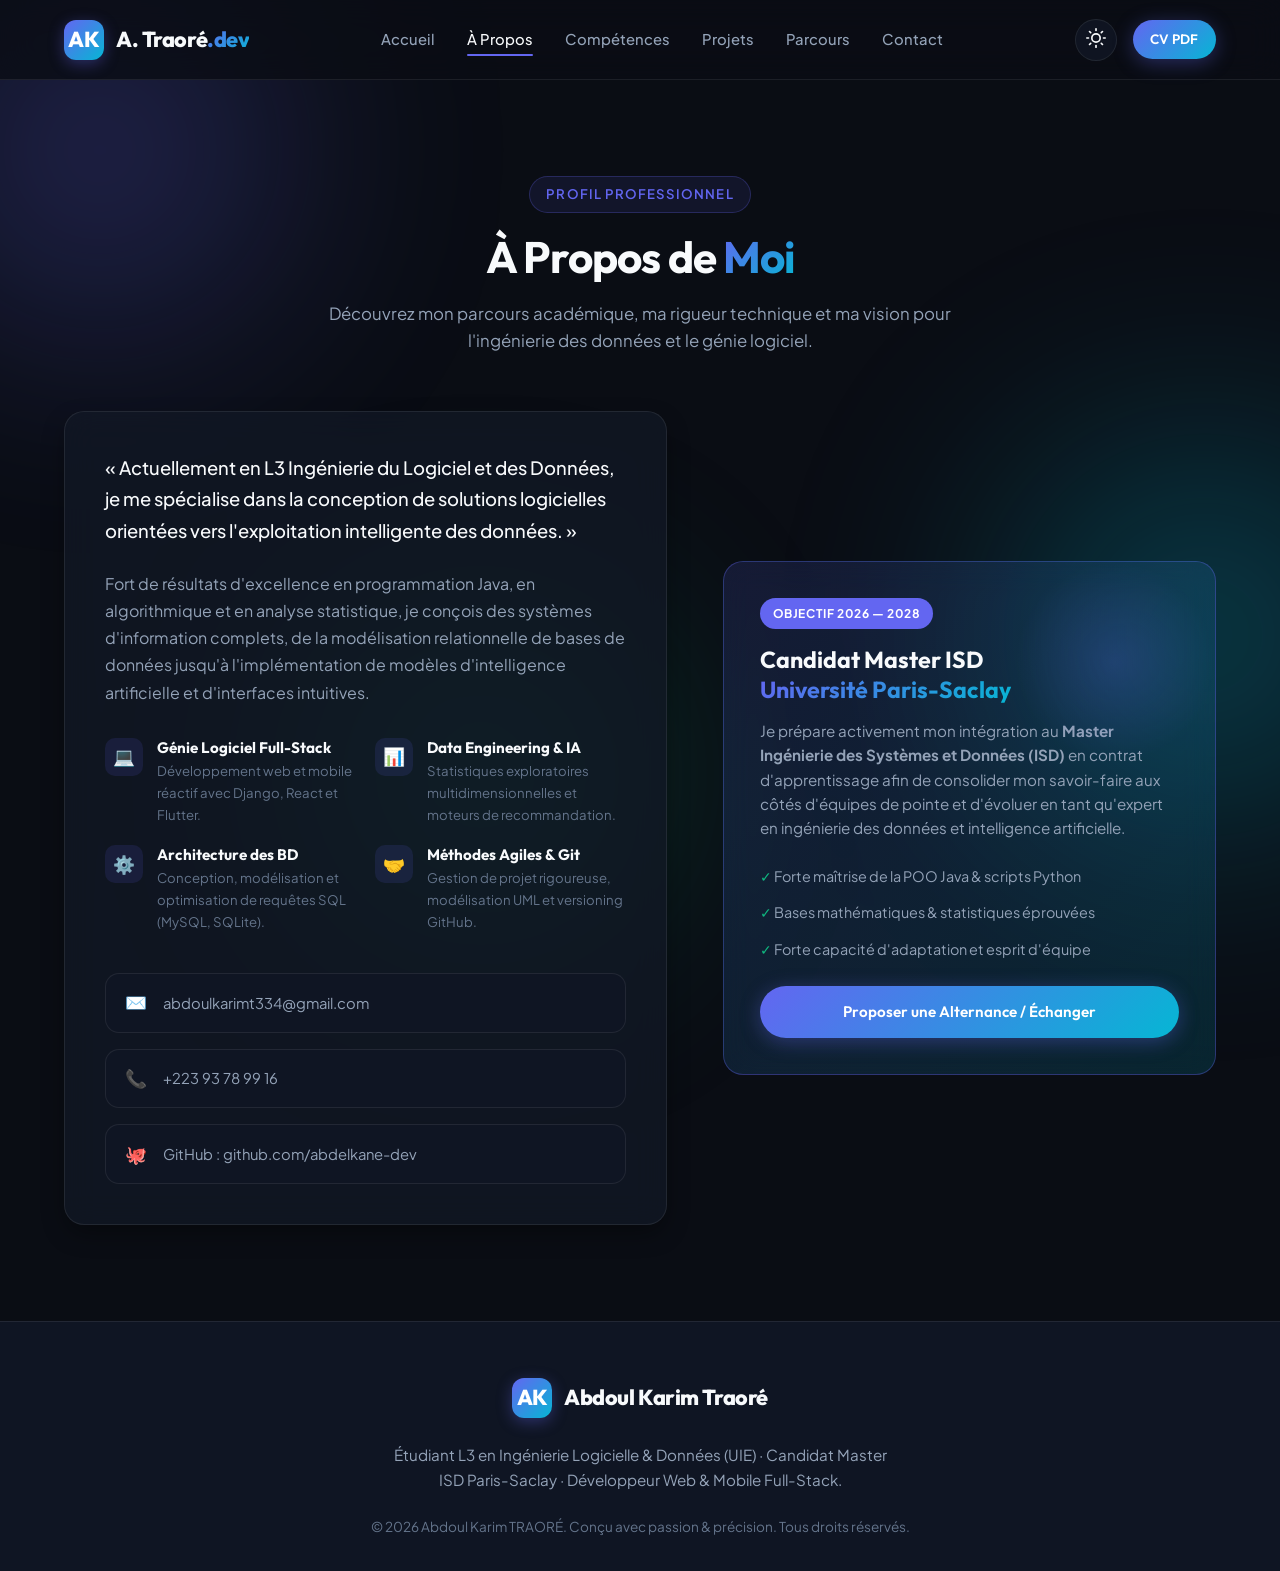
==== a-propos.html @ c346ff62 "premier version de a propos" ====
<!DOCTYPE html>
<html lang="fr" data-theme="dark">
<head>
  <meta charset="UTF-8">
  <meta name="viewport" content="width=device-width, initial-scale=1.0">
  <title>À Propos — Abdoul Karim Traoré | Portfolio</title>
  <meta name="description" content="Découvrez le parcours, les compétences et le projet professionnel d'Abdoul Karim Traoré, étudiant en ingénierie logicielle et des données.">
  <meta name="author" content="Abdoul Karim Traoré">
  <link rel="icon" type="image/svg+xml" href="data:image/svg+xml,<svg xmlns='http://www.w3.org/2000/svg' viewBox='0 0 100 100'><rect width='100' height='100' rx='25' fill='%236366f1'/><text x='50%' y='55%' dominant-baseline='middle' text-anchor='middle' font-family='sans-serif' font-weight='800' font-size='48' fill='white'>AK</text></svg>">
  <link rel="preconnect" href="https://fonts.googleapis.com">
  <link rel="preconnect" href="https://fonts.gstatic.com" crossorigin>
  <link href="https://fonts.googleapis.com/css2?family=Outfit:wght@400;500;600;700;800&family=Plus+Jakarta+Sans:wght@300;400;500;600;700&family=JetBrains+Mono:wght@400;500;600&display=swap" rel="stylesheet">
  <link rel="stylesheet" href="style.css">
</head>
<body>
  <div class="bg-glow-orb bg-orb-1" aria-hidden="true"></div>
  <div class="bg-glow-orb bg-orb-2" aria-hidden="true"></div>
  <div class="bg-glow-orb bg-orb-3" aria-hidden="true"></div>

  <header class="site-header" id="site-header">
    <div class="container">
      <a href="index.html#accueil" class="logo-brand" aria-label="Accueil Abdoul Karim Traoré">
        <div class="logo-badge">AK</div>
        <span>A. Traoré<span class="text-gradient">.dev</span></span>
      </a>

      <nav class="nav-menu" id="nav-menu" aria-label="Navigation principale">
        <a href="index.html#accueil" class="nav-link">Accueil</a>
        <a href="a-propos.html" class="nav-link active" aria-current="page">À Propos</a>
        <a href="index.html#competences" class="nav-link">Compétences</a>
        <a href="index.html#projets" class="nav-link">Projets</a>
        <a href="index.html#parcours" class="nav-link">Parcours</a>
        <a href="index.html#contact" class="nav-link">Contact</a>
      </nav>

      <div class="nav-actions">
        <button id="theme-toggle-btn" class="theme-toggle-btn" aria-label="Changer le thème">
          <span id="theme-icon">
            <svg width="20" height="20" viewBox="0 0 24 24" fill="none" stroke="currentColor" stroke-width="2"><circle cx="12" cy="12" r="5"></circle><line x1="12" y1="1" x2="12" y2="3"></line><line x1="12" y1="21" x2="12" y2="23"></line><line x1="4.22" y1="4.22" x2="5.64" y2="5.64"></line><line x1="18.36" y1="18.36" x2="19.78" y2="19.78"></line><line x1="1" y1="12" x2="3" y2="12"></line><line x1="21" y1="12" x2="23" y2="12"></line><line x1="4.22" y1="19.78" x2="5.64" y2="18.36"></line><line x1="18.36" y1="5.64" x2="19.78" y2="4.22"></line></svg>
          </span>
        </button>
        <a href="assets/cv.pdf" download="CV_Abdoul_Karim_Traore.pdf" class="btn btn-primary btn-sm">
          <span>CV PDF</span>
        </a>
        <button id="mobile-nav-toggle" class="mobile-nav-toggle" aria-label="Menu de navigation" aria-expanded="false">
          <svg width="24" height="24" viewBox="0 0 24 24" fill="none" stroke="currentColor" stroke-width="2"><line x1="3" y1="12" x2="21" y2="12"></line><line x1="3" y1="6" x2="21" y2="6"></line><line x1="3" y1="18" x2="21" y2="18"></line></svg>
        </button>
      </div>
    </div>
  </header>

  <main>
    <section class="section" id="a-propos">
      <div class="container">
        <div class="section-header">
          <div class="section-badge">Profil Professionnel</div>
          <h1 class="section-title">À Propos de <span class="text-gradient">Moi</span></h1>
          <p class="section-subtitle">
            Découvrez mon parcours académique, ma rigueur technique et ma vision pour l'ingénierie des données et le génie logiciel.
          </p>
        </div>

        <div class="about-grid">
          <div class="about-card-main">
            <p class="about-bio-lead">
              « Actuellement en L3 Ingénierie du Logiciel et des Données, je me spécialise dans la conception de solutions logicielles orientées vers l'exploitation intelligente des données. »
            </p>

            <p class="about-bio-p">
              Fort de résultats d'excellence en programmation Java, en algorithmique et en analyse statistique, je conçois des systèmes d'information complets, de la modélisation relationnelle de bases de données jusqu'à l'implémentation de modèles d'intelligence artificielle et d'interfaces intuitives.
            </p>

            <div class="about-highlights">
              <div class="highlight-item">
                <div class="highlight-icon">💻</div>
                <div class="highlight-text">
                  <h2>Génie Logiciel Full-Stack</h2>
                  <p>Développement web et mobile réactif avec Django, React et Flutter.</p>
                </div>
              </div>
              <div class="highlight-item">
                <div class="highlight-icon">📊</div>
                <div class="highlight-text">
                  <h2>Data Engineering & IA</h2>
                  <p>Statistiques exploratoires multidimensionnelles et moteurs de recommandation.</p>
                </div>
              </div>
              <div class="highlight-item">
                <div class="highlight-icon">⚙️</div>
                <div class="highlight-text">
                  <h2>Architecture des BD</h2>
                  <p>Conception, modélisation et optimisation de requêtes SQL (MySQL, SQLite).</p>
                </div>
              </div>
              <div class="highlight-item">
                <div class="highlight-icon">🤝</div>
                <div class="highlight-text">
                  <h2>Méthodes Agiles & Git</h2>
                  <p>Gestion de projet rigoureuse, modélisation UML et versioning GitHub.</p>
                </div>
              </div>
            </div>

            <div class="contact-quick-list">
              <a href="mailto:abdoulkarimt334@gmail.com" class="contact-quick-item">
                <span class="contact-quick-icon">✉️</span>
                <span>abdoulkarimt334@gmail.com</span>
              </a>
              <a href="tel:+22393789916" class="contact-quick-item">
                <span class="contact-quick-icon">📞</span>
                <span>+223 93 78 99 16</span>
              </a>
              <a href="https://github.com/abdelkane-dev" target="_blank" rel="noopener noreferrer" class="contact-quick-item">
                <span class="contact-quick-icon">🐙</span>
                <span>GitHub : github.com/abdelkane-dev</span>
              </a>
            </div>
          </div>

          <aside class="about-callout-col">
            <div class="banner-callout">
              <span class="callout-badge">Objectif 2026 — 2028</span>
              <h2>Candidat Master ISD<br><span class="text-gradient">Université Paris-Saclay</span></h2>
              <p>
                Je prépare activement mon intégration au <strong>Master Ingénierie des Systèmes et Données (ISD)</strong> en contrat d'apprentissage afin de consolider mon savoir-faire aux côtés d'équipes de pointe et d'évoluer en tant qu'expert en ingénierie des données et intelligence artificielle.
              </p>
              <ul style="display: flex; flex-direction: column; gap: 0.8rem; margin-bottom: 1.5rem; font-size: 0.9rem; color: var(--text-secondary);">
                <li><span style="color: var(--accent-tertiary);">✓</span> Forte maîtrise de la POO Java & scripts Python</li>
                <li><span style="color: var(--accent-tertiary);">✓</span> Bases mathématiques & statistiques éprouvées</li>
                <li><span style="color: var(--accent-tertiary);">✓</span> Forte capacité d'adaptation et esprit d'équipe</li>
              </ul>
              <a href="index.html#contact" class="btn btn-primary" style="width: 100%;">
                <span>Proposer une Alternance / Échanger</span>
              </a>
            </div>
          </aside>
        </div>
      </div>
    </section>
  </main>

  <footer class="site-footer">
    <div class="container footer-content">
      <a href="index.html#accueil" class="logo-brand" aria-label="Retour à l'accueil">
        <div class="logo-badge">AK</div>
        <span>Abdoul Karim Traoré</span>
      </a>
      <p style="color: var(--text-secondary); max-width: 500px; font-size: 0.95rem;">
        Étudiant L3 en Ingénierie Logicielle & Données (UIE) · Candidat Master ISD Paris-Saclay · Développeur Web & Mobile Full-Stack.
      </p>
      <div class="footer-copyright">
        © 2026 Abdoul Karim TRAORÉ. Conçu avec passion & précision. Tous droits réservés.
      </div>
    </div>
  </footer>

  <script src="script.js"></script>
</body>
</html>
---- style.css ----
/* ==========================================================================
   PORTFOLIO - ABDOUL KARIM TRAORÉ
   Ingénierie Logicielle & Données | Candidat Master ISD Paris-Saclay
   Styles & Design System Modern Glassmorphism
   ========================================================================== */

@import url('https://fonts.googleapis.com/css2?family=Outfit:wght@400;500;600;700;800&family=Plus+Jakarta+Sans:wght@300;400;500;600;700&family=JetBrains+Mono:wght@400;500;600&display=swap');

/* --- Variables & Thème --- */
:root {
  /* Mode Sombre (Par défaut) */
  --bg-primary: #0a0d14;
  --bg-secondary: #0f1523;
  --bg-card: rgba(18, 24, 38, 0.75);
  --bg-card-hover: rgba(26, 35, 54, 0.9);
  --bg-card-border: rgba(255, 255, 255, 0.08);
  --bg-card-border-hover: rgba(99, 102, 241, 0.4);

  --text-primary: #f8fafc;
  --text-secondary: #94a3b8;
  --text-muted: #64748b;

  --accent-primary: #6366f1;       /* Indigo vibrant */
  --accent-secondary: #06b6d4;     /* Cyan électrique */
  --accent-tertiary: #10b981;      /* Émeraude */
  --accent-warm: #f59e0b;          /* Ambre */
  
  --gradient-primary: linear-gradient(135deg, #6366f1 0%, #06b6d4 100%);
  --gradient-accent: linear-gradient(135deg, #06b6d4 0%, #10b981 100%);
  --gradient-glow: radial-gradient(circle at 50% 50%, rgba(99, 102, 241, 0.15) 0%, transparent 70%);
  --gradient-card: linear-gradient(145deg, rgba(255,255,255,0.04) 0%, rgba(255,255,255,0.01) 100%);

  --shadow-sm: 0 4px 6px -1px rgba(0, 0, 0, 0.3);
  --shadow-md: 0 10px 25px -3px rgba(0, 0, 0, 0.4);
  --shadow-lg: 0 20px 40px -5px rgba(0, 0, 0, 0.6);
  --shadow-glow: 0 0 35px -5px rgba(99, 102, 241, 0.3);

  --radius-sm: 8px;
  --radius-md: 14px;
  --radius-lg: 20px;
  --radius-full: 9999px;

  --font-heading: 'Outfit', sans-serif;
  --font-body: 'Plus Jakarta Sans', sans-serif;
  --font-mono: 'JetBrains Mono', monospace;

  --nav-height: 80px;
  --transition-fast: 0.2s cubic-bezier(0.16, 1, 0.3, 1);
  --transition-normal: 0.3s cubic-bezier(0.16, 1, 0.3, 1);
  --transition-slow: 0.6s cubic-bezier(0.16, 1, 0.3, 1);
}

/* Mode Clair */
[data-theme="light"] {
  --bg-primary: #f8fafc;
  --bg-secondary: #eef2f6;
  --bg-card: rgba(255, 255, 255, 0.85);
  --bg-card-hover: rgba(255, 255, 255, 0.98);
  --bg-card-border: rgba(0, 0, 0, 0.08);
  --bg-card-border-hover: rgba(99, 102, 241, 0.5);

  --text-primary: #0f172a;
  --text-secondary: #475569;
  --text-muted: #64748b;

  --shadow-sm: 0 2px 4px rgba(0, 0, 0, 0.05);
  --shadow-md: 0 8px 20px rgba(0, 0, 0, 0.08);
  --shadow-lg: 0 15px 35px rgba(0, 0, 0, 0.12);
  --shadow-glow: 0 0 25px rgba(99, 102, 241, 0.2);

  --gradient-glow: radial-gradient(circle at 50% 50%, rgba(99, 102, 241, 0.08) 0%, transparent 70%);
  --gradient-card: linear-gradient(145deg, rgba(255,255,255,0.9) 0%, rgba(240,244,248,0.7) 100%);
}

/* --- Base & Reset --- */
*, *::before, *::after {
  box-sizing: border-box;
  margin: 0;
  padding: 0;
}

html {
  scroll-behavior: smooth;
  font-size: 16px;
}

body {
  font-family: var(--font-body);
  background-color: var(--bg-primary);
  color: var(--text-primary);
  line-height: 1.65;
  overflow-x: hidden;
  position: relative;
  transition: background-color var(--transition-normal), color var(--transition-normal);
  -webkit-font-smoothing: antialiased;
}

/* Background Atmosphere Elements */
.bg-glow-orb {
  position: fixed;
  border-radius: 50%;
  filter: blur(120px);
  pointer-events: none;
  z-index: 0;
  opacity: 0.45;
  transition: opacity var(--transition-normal);
}

.bg-orb-1 {
  width: 500px;
  height: 500px;
  background: radial-gradient(circle, #6366f1 0%, transparent 70%);
  top: -100px;
  left: -150px;
}

.bg-orb-2 {
  width: 550px;
  height: 550px;
  background: radial-gradient(circle, #06b6d4 0%, transparent 70%);
  top: 40%;
  right: -200px;
}

.bg-orb-3 {
  width: 450px;
  height: 450px;
  background: radial-gradient(circle, #10b981 0%, transparent 70%);
  bottom: -100px;
  left: 20%;
}

.container {
  width: 100%;
  max-width: 1200px;
  margin: 0 auto;
  padding: 0 1.5rem;
  position: relative;
  z-index: 1;
}

a {
  color: inherit;
  text-decoration: none;
  transition: all var(--transition-fast);
}

ul {
  list-style: none;
}

img {
  max-width: 100%;
  height: auto;
  display: block;
}

/* --- Typographie --- */
h1, h2, h3, h4, h5, h6 {
  font-family: var(--font-heading);
  font-weight: 700;
  color: var(--text-primary);
  line-height: 1.25;
}

.text-gradient {
  background: var(--gradient-primary);
  -webkit-background-clip: text;
  -webkit-text-fill-color: transparent;
  display: inline-block;
}

.text-gradient-cyan {
  background: var(--gradient-accent);
  -webkit-background-clip: text;
  -webkit-text-fill-color: transparent;
  display: inline-block;
}

.section-badge {
  display: inline-flex;
  align-items: center;
  gap: 0.5rem;
  padding: 0.4rem 1rem;
  background: rgba(99, 102, 241, 0.1);
  border: 1px solid rgba(99, 102, 241, 0.25);
  border-radius: var(--radius-full);
  color: var(--accent-primary);
  font-size: 0.825rem;
  font-weight: 600;
  text-transform: uppercase;
  letter-spacing: 0.08em;
  margin-bottom: 1rem;
}

[data-theme="light"] .section-badge {
  background: rgba(99, 102, 241, 0.08);
  border-color: rgba(99, 102, 241, 0.3);
}

.section-title {
  font-size: clamp(2rem, 3.5vw, 2.75rem);
  margin-bottom: 1rem;
  letter-spacing: -0.02em;
}

.section-subtitle {
  color: var(--text-secondary);
  font-size: 1.05rem;
  max-width: 680px;
  margin: 0 auto 3.5rem auto;
}

.section-header {
  text-align: center;
  margin-bottom: 3.5rem;
}

/* --- Boutons --- */
.btn {
  display: inline-flex;
  align-items: center;
  justify-content: center;
  gap: 0.6rem;
  padding: 0.85rem 1.75rem;
  border-radius: var(--radius-full);
  font-family: var(--font-heading);
  font-weight: 600;
  font-size: 0.95rem;
  cursor: pointer;
  transition: all var(--transition-fast);
  border: none;
  outline: none;
  text-align: center;
}

.btn-primary {
  background: var(--gradient-primary);
  color: #ffffff;
  box-shadow: 0 4px 20px rgba(99, 102, 241, 0.35);
}

.btn-primary:hover {
  transform: translateY(-2px);
  box-shadow: 0 8px 30px rgba(99, 102, 241, 0.5);
}

.btn-secondary {
  background: var(--bg-card);
  color: var(--text-primary);
  border: 1px solid var(--bg-card-border);
  backdrop-filter: blur(10px);
}

.btn-secondary:hover {
  background: var(--bg-card-hover);
  border-color: var(--accent-primary);
  transform: translateY(-2px);
  color: var(--accent-primary);
}

.btn-outline {
  background: transparent;
  color: var(--text-primary);
  border: 1px solid var(--bg-card-border);
}

.btn-outline:hover {
  border-color: var(--accent-secondary);
  color: var(--accent-secondary);
  background: rgba(6, 182, 212, 0.08);
  transform: translateY(-2px);
}

.btn-sm {
  padding: 0.5rem 1.1rem;
  font-size: 0.85rem;
}

/* --- Navigation Header --- */
.site-header {
  position: sticky;
  top: 0;
  left: 0;
  width: 100%;
  height: var(--nav-height);
  z-index: 100;
  background: rgba(10, 13, 20, 0.8);
  backdrop-filter: blur(16px);
  -webkit-backdrop-filter: blur(16px);
  border-bottom: 1px solid var(--bg-card-border);
  transition: all var(--transition-normal);
}

[data-theme="light"] .site-header {
  background: rgba(248, 250, 252, 0.85);
}

.site-header .container {
  height: 100%;
  display: flex;
  align-items: center;
  justify-content: space-between;
}

.logo-brand {
  display: flex;
  align-items: center;
  gap: 0.75rem;
  font-family: var(--font-heading);
  font-weight: 800;
  font-size: 1.35rem;
  letter-spacing: -0.02em;
}

.logo-badge {
  width: 40px;
  height: 40px;
  background: var(--gradient-primary);
  border-radius: 12px;
  display: flex;
  align-items: center;
  justify-content: center;
  color: #fff;
  font-weight: 800;
  box-shadow: 0 4px 15px rgba(99, 102, 241, 0.35);
}

.nav-menu {
  display: flex;
  align-items: center;
  gap: 2rem;
}

.nav-link {
  font-size: 0.925rem;
  font-weight: 500;
  color: var(--text-secondary);
  position: relative;
  padding: 0.25rem 0;
}

.nav-link::after {
  content: '';
  position: absolute;
  bottom: 0;
  left: 0;
  width: 0%;
  height: 2px;
  background: var(--accent-primary);
  transition: width var(--transition-fast);
  border-radius: 2px;
}

.nav-link:hover,
.nav-link.active {
  color: var(--text-primary);
}

.nav-link:hover::after,
.nav-link.active::after {
  width: 100%;
}

.nav-actions {
  display: flex;
  align-items: center;
  gap: 1rem;
}

.theme-toggle-btn {
  background: var(--bg-card);
  border: 1px solid var(--bg-card-border);
  color: var(--text-primary);
  width: 42px;
  height: 42px;
  border-radius: 50%;
  display: flex;
  align-items: center;
  justify-content: center;
  cursor: pointer;
  transition: all var(--transition-fast);
}

.theme-toggle-btn:hover {
  transform: rotate(20deg) scale(1.08);
  border-color: var(--accent-primary);
}

.mobile-nav-toggle {
  display: none;
  background: none;
  border: none;
  color: var(--text-primary);
  font-size: 1.5rem;
  cursor: pointer;
}

/* --- Hero Section --- */
.hero-section {
  padding: 5rem 0 6rem 0;
  min-height: calc(100vh - var(--nav-height));
  display: flex;
  align-items: center;
  position: relative;
}

.hero-grid {
  display: grid;
  grid-template-columns: 1.2fr 0.8fr;
  align-items: center;
  gap: 4rem;
}

.hero-status-pill {
  display: inline-flex;
  align-items: center;
  gap: 0.6rem;
  padding: 0.45rem 1.1rem;
  background: rgba(16, 185, 129, 0.12);
  border: 1px solid rgba(16, 185, 129, 0.35);
  border-radius: var(--radius-full);
  color: var(--accent-tertiary);
  font-size: 0.85rem;
  font-weight: 600;
  margin-bottom: 1.5rem;
}

.status-dot {
  width: 8px;
  height: 8px;
  border-radius: 50%;
  background-color: var(--accent-tertiary);
  box-shadow: 0 0 10px var(--accent-tertiary);
  animation: pulseDot 2s infinite ease-in-out;
}

@keyframes pulseDot {
  0%, 100% { opacity: 1; transform: scale(1); }
  50% { opacity: 0.4; transform: scale(1.3); }
}

.hero-title {
  font-size: clamp(2.5rem, 5vw, 3.8rem);
  font-weight: 800;
  line-height: 1.15;
  margin-bottom: 1.25rem;
  letter-spacing: -0.03em;
}

.hero-subtitle {
  font-family: var(--font-heading);
  font-size: clamp(1.15rem, 2vw, 1.35rem);
  color: var(--accent-secondary);
  font-weight: 600;
  margin-bottom: 1.5rem;
}

.hero-description {
  font-size: 1.05rem;
  color: var(--text-secondary);
  margin-bottom: 2.5rem;
  line-height: 1.7;
  max-width: 620px;
}

.hero-cta-group {
  display: flex;
  flex-wrap: wrap;
  gap: 1rem;
  margin-bottom: 3rem;
}

.hero-meta-stats {
  display: grid;
  grid-template-columns: repeat(3, 1fr);
  gap: 1.5rem;
  padding-top: 2rem;
  border-top: 1px solid var(--bg-card-border);
}

.stat-item h3 {
  font-size: 1.75rem;
  font-weight: 800;
  color: var(--text-primary);
  margin-bottom: 0.2rem;
}

.stat-item p {
  font-size: 0.825rem;
  color: var(--text-muted);
  font-weight: 500;
  line-height: 1.3;
}

/* Hero Visual / Avatar Card */
.hero-visual-card {
  position: relative;
  display: flex;
  justify-content: center;
}

.profile-card-wrapper {
  position: relative;
  width: 100%;
  max-width: 380px;
  background: var(--bg-card);
  border: 1px solid var(--bg-card-border);
  border-radius: var(--radius-lg);
  padding: 1.5rem;
  backdrop-filter: blur(20px);
  box-shadow: var(--shadow-lg), var(--shadow-glow);
  transition: transform var(--transition-normal);
}

.profile-card-wrapper:hover {
  transform: translateY(-6px);
  border-color: var(--accent-primary);
}

.profile-img-container {
  width: 100%;
  aspect-ratio: 1 / 1.15;
  border-radius: calc(var(--radius-lg) - 6px);
  overflow: hidden;
  position: relative;
  margin-bottom: 1.25rem;
  background: #111827;
}

.profile-img {
  width: 100%;
  height: 100%;
  object-fit: cover;
  object-position: center top;
  transition: transform var(--transition-slow);
}

.profile-card-wrapper:hover .profile-img {
  transform: scale(1.05);
}

.profile-img-overlay {
  position: absolute;
  inset: 0;
  background: linear-gradient(180deg, transparent 60%, rgba(10, 13, 20, 0.85) 100%);
  pointer-events: none;
}

.profile-badge-overlay {
  position: absolute;
  bottom: 1rem;
  left: 1rem;
  right: 1rem;
  display: flex;
  justify-content: space-between;
  align-items: center;
}

.floating-tag {
  background: rgba(15, 23, 42, 0.85);
  backdrop-filter: blur(8px);
  border: 1px solid rgba(255, 255, 255, 0.15);
  padding: 0.35rem 0.75rem;
  border-radius: var(--radius-full);
  font-size: 0.75rem;
  font-weight: 600;
  color: #fff;
}

.profile-details {
  text-align: center;
}

.profile-name {
  font-size: 1.25rem;
  margin-bottom: 0.25rem;
}

.profile-role {
  font-size: 0.85rem;
  color: var(--accent-secondary);
  font-weight: 500;
  margin-bottom: 1rem;
}

.tech-pills-row {
  display: flex;
  flex-wrap: wrap;
  gap: 0.4rem;
  justify-content: center;
}

.mini-pill {
  font-family: var(--font-mono);
  font-size: 0.725rem;
  padding: 0.25rem 0.6rem;
  background: rgba(255, 255, 255, 0.05);
  border: 1px solid var(--bg-card-border);
  border-radius: var(--radius-sm);
  color: var(--text-secondary);
}

[data-theme="light"] .mini-pill {
  background: rgba(0, 0, 0, 0.04);
}

/* Floating Tech Badges */
.floating-badge {
  position: absolute;
  padding: 0.6rem 1rem;
  background: var(--bg-card);
  border: 1px solid var(--bg-card-border);
  border-radius: var(--radius-md);
  backdrop-filter: blur(15px);
  box-shadow: var(--shadow-md);
  display: flex;
  align-items: center;
  gap: 0.6rem;
  font-size: 0.85rem;
  font-weight: 600;
  z-index: 2;
  animation: floatAnim 6s ease-in-out infinite;
}

.badge-top-right {
  top: -15px;
  right: -20px;
  animation-delay: 0s;
}

.badge-bottom-left {
  bottom: 25px;
  left: -25px;
  animation-delay: 3s;
}

@keyframes floatAnim {
  0%, 100% { transform: translateY(0); }
  50% { transform: translateY(-10px); }
}

/* --- Section À Propos (About) --- */
.section {
  padding: 6rem 0;
  position: relative;
}

.about-grid {
  display: grid;
  grid-template-columns: 1.1fr 0.9fr;
  gap: 3.5rem;
  align-items: center;
}

.about-card-main {
  background: var(--bg-card);
  border: 1px solid var(--bg-card-border);
  border-radius: var(--radius-lg);
  padding: 2.5rem;
  backdrop-filter: blur(16px);
  box-shadow: var(--shadow-md);
}

.about-bio-lead {
  font-size: 1.15rem;
  color: var(--text-primary);
  font-weight: 500;
  line-height: 1.7;
  margin-bottom: 1.5rem;
}

.about-bio-p {
  color: var(--text-secondary);
  margin-bottom: 2rem;
  line-height: 1.7;
}

.about-highlights {
  display: grid;
  grid-template-columns: 1fr 1fr;
  gap: 1.25rem;
  margin-bottom: 2.5rem;
}

.highlight-item {
  display: flex;
  align-items: flex-start;
  gap: 0.85rem;
}

.highlight-icon {
  width: 38px;
  height: 38px;
  border-radius: 10px;
  background: rgba(99, 102, 241, 0.12);
  color: var(--accent-primary);
  display: flex;
  align-items: center;
  justify-content: center;
  flex-shrink: 0;
  font-size: 1.1rem;
}

.highlight-text h2,
.highlight-text h4 {
  font-size: 0.95rem;
  margin-bottom: 0.2rem;
}

.highlight-text p {
  font-size: 0.825rem;
  color: var(--text-muted);
}

.contact-quick-list {
  display: flex;
  flex-direction: column;
  gap: 1rem;
}

.contact-quick-item {
  display: flex;
  align-items: center;
  gap: 1rem;
  padding: 0.9rem 1.2rem;
  background: var(--bg-secondary);
  border-radius: var(--radius-md);
  border: 1px solid var(--bg-card-border);
  color: var(--text-secondary);
  font-size: 0.925rem;
  transition: all var(--transition-fast);
}

.contact-quick-item:hover {
  border-color: var(--accent-primary);
  color: var(--text-primary);
  transform: translateX(4px);
}

.contact-quick-icon {
  color: var(--accent-secondary);
  font-size: 1.1rem;
}

/* Paris-Saclay Callout Box */
.banner-callout {
  background: linear-gradient(135deg, rgba(99, 102, 241, 0.15) 0%, rgba(6, 182, 212, 0.15) 100%);
  border: 1px solid rgba(99, 102, 241, 0.35);
  border-radius: var(--radius-lg);
  padding: 2.25rem;
  position: relative;
  overflow: hidden;
  backdrop-filter: blur(15px);
}

.banner-callout::before {
  content: '';
  position: absolute;
  top: 0;
  right: 0;
  width: 200px;
  height: 200px;
  background: radial-gradient(circle, rgba(99, 102, 241, 0.2) 0%, transparent 70%);
  border-radius: 50%;
  pointer-events: none;
}

.callout-badge {
  display: inline-block;
  background: var(--accent-primary);
  color: #fff;
  font-size: 0.75rem;
  font-weight: 700;
  text-transform: uppercase;
  letter-spacing: 0.05em;
  padding: 0.35rem 0.8rem;
  border-radius: var(--radius-full);
  margin-bottom: 1rem;
}

.banner-callout h2,
.banner-callout h3 {
  font-size: 1.45rem;
  margin-bottom: 0.85rem;
  line-height: 1.3;
}

.banner-callout p {
  color: var(--text-secondary);
  font-size: 0.95rem;
  line-height: 1.6;
  margin-bottom: 1.5rem;
}

/* --- Section Compétences (Skills) --- */
.skills-grid {
  display: grid;
  grid-template-columns: repeat(auto-fit, minmax(280px, 1fr));
  gap: 1.75rem;
}

.skill-domain-card {
  background: var(--bg-card);
  border: 1px solid var(--bg-card-border);
  border-radius: var(--radius-lg);
  padding: 2rem;
  backdrop-filter: blur(16px);
  transition: all var(--transition-normal);
  display: flex;
  flex-direction: column;
}

.skill-domain-card:hover {
  transform: translateY(-5px);
  border-color: var(--bg-card-border-hover);
  box-shadow: var(--shadow-md);
}

.domain-header {
  display: flex;
  align-items: center;
  gap: 1rem;
  margin-bottom: 1.5rem;
  padding-bottom: 1rem;
  border-bottom: 1px solid var(--bg-card-border);
}

.domain-icon {
  width: 44px;
  height: 44px;
  border-radius: 12px;
  display: flex;
  align-items: center;
  justify-content: center;
  font-size: 1.25rem;
}

.icon-purple {
  background: rgba(99, 102, 241, 0.15);
  color: #818cf8;
}

.icon-cyan {
  background: rgba(6, 182, 212, 0.15);
  color: #22d3ee;
}

.icon-green {
  background: rgba(16, 185, 129, 0.15);
  color: #34d399;
}

.icon-amber {
  background: rgba(245, 158, 11, 0.15);
  color: #fbbf24;
}

.domain-header h3 {
  font-size: 1.15rem;
  font-weight: 700;
}

.skill-tags-cloud {
  display: flex;
  flex-wrap: wrap;
  gap: 0.6rem;
  margin-bottom: 1.5rem;
}

.skill-tag {
  display: inline-flex;
  align-items: center;
  gap: 0.45rem;
  padding: 0.45rem 0.85rem;
  background: var(--bg-secondary);
  border: 1px solid var(--bg-card-border);
  border-radius: var(--radius-sm);
  font-size: 0.85rem;
  font-weight: 500;
  color: var(--text-primary);
  transition: all var(--transition-fast);
}

.skill-tag:hover {
  border-color: var(--accent-primary);
  background: rgba(99, 102, 241, 0.1);
  transform: translateY(-2px);
}

.skill-level-bars {
  margin-top: auto;
  display: flex;
  flex-direction: column;
  gap: 0.9rem;
}

.skill-bar-item {
  display: flex;
  flex-direction: column;
  gap: 0.35rem;
}

.skill-bar-label {
  display: flex;
  justify-content: space-between;
  font-size: 0.8rem;
  font-weight: 600;
}

.skill-bar-label span:last-child {
  color: var(--accent-secondary);
  font-family: var(--font-mono);
}

.skill-track {
  width: 100%;
  height: 6px;
  background: rgba(255, 255, 255, 0.08);
  border-radius: var(--radius-full);
  overflow: hidden;
}

[data-theme="light"] .skill-track {
  background: rgba(0, 0, 0, 0.06);
}

.skill-fill {
  height: 100%;
  border-radius: var(--radius-full);
  background: var(--gradient-primary);
  transition: width 1.2s cubic-bezier(0.16, 1, 0.3, 1);
}

/* --- Section Projets (Projects Showcase) --- */
.projects-filter-bar {
  display: flex;
  justify-content: center;
  flex-wrap: wrap;
  gap: 0.6rem;
  margin-bottom: 3rem;
}

.filter-btn {
  padding: 0.55rem 1.25rem;
  border-radius: var(--radius-full);
  background: var(--bg-card);
  border: 1px solid var(--bg-card-border);
  color: var(--text-secondary);
  font-family: var(--font-heading);
  font-weight: 600;
  font-size: 0.875rem;
  cursor: pointer;
  transition: all var(--transition-fast);
}

.filter-btn:hover {
  color: var(--text-primary);
  border-color: var(--accent-primary);
}

.filter-btn.active {
  background: var(--gradient-primary);
  color: #fff;
  border-color: transparent;
  box-shadow: 0 4px 15px rgba(99, 102, 241, 0.3);
}

.projects-grid {
  display: grid;
  grid-template-columns: repeat(auto-fill, minmax(350px, 1fr));
  gap: 2rem;
}

.project-card {
  background: var(--bg-card);
  border: 1px solid var(--bg-card-border);
  border-radius: var(--radius-lg);
  overflow: hidden;
  backdrop-filter: blur(16px);
  display: flex;
  flex-direction: column;
  transition: all var(--transition-normal);
  position: relative;
}

.project-card:hover {
  transform: translateY(-8px);
  border-color: var(--bg-card-border-hover);
  box-shadow: var(--shadow-lg), var(--shadow-glow);
}

.project-header-graphic {
  height: 160px;
  position: relative;
  display: flex;
  align-items: center;
  justify-content: center;
  overflow: hidden;
  background: linear-gradient(135deg, rgba(99, 102, 241, 0.2) 0%, rgba(6, 182, 212, 0.2) 100%);
  border-bottom: 1px solid var(--bg-card-border);
}

.project-badge-tag {
  position: absolute;
  top: 1rem;
  right: 1rem;
  font-size: 0.75rem;
  font-weight: 700;
  padding: 0.3rem 0.75rem;
  border-radius: var(--radius-full);
  background: rgba(10, 13, 20, 0.75);
  backdrop-filter: blur(8px);
  color: #fff;
  border: 1px solid rgba(255, 255, 255, 0.15);
}

.project-icon-art {
  font-size: 3.5rem;
  opacity: 0.85;
  filter: drop-shadow(0 10px 15px rgba(0, 0, 0, 0.3));
  transition: transform var(--transition-fast);
}

.project-card:hover .project-icon-art {
  transform: scale(1.15) rotate(5deg);
}

.project-content {
  padding: 1.75rem;
  display: flex;
  flex-direction: column;
  flex-grow: 1;
}

.project-title {
  font-size: 1.35rem;
  margin-bottom: 0.75rem;
  color: var(--text-primary);
}

.project-desc {
  font-size: 0.925rem;
  color: var(--text-secondary);
  line-height: 1.6;
  margin-bottom: 1.25rem;
}

.project-metric-box {
  display: flex;
  align-items: center;
  gap: 0.6rem;
  padding: 0.6rem 0.9rem;
  background: rgba(99, 102, 241, 0.08);
  border: 1px solid rgba(99, 102, 241, 0.2);
  border-radius: var(--radius-sm);
  color: var(--accent-secondary);
  font-size: 0.825rem;
  font-weight: 600;
  margin-bottom: 1.25rem;
}

.project-tech-tags {
  display: flex;
  flex-wrap: wrap;
  gap: 0.4rem;
  margin-top: auto;
  padding-top: 1rem;
  border-top: 1px solid var(--bg-card-border);
}

.tech-tag-sm {
  font-family: var(--font-mono);
  font-size: 0.75rem;
  padding: 0.25rem 0.6rem;
  background: var(--bg-secondary);
  border-radius: var(--radius-sm);
  color: var(--text-secondary);
}

/* --- Section Expérience & Formation (Timeline) --- */
.timeline-wrapper {
  display: grid;
  grid-template-columns: 1fr 1fr;
  gap: 3.5rem;
}

.timeline-column-title {
  display: flex;
  align-items: center;
  gap: 0.75rem;
  font-size: 1.5rem;
  margin-bottom: 2rem;
  padding-bottom: 0.75rem;
  border-bottom: 2px solid var(--bg-card-border);
}

.timeline-items-list {
  display: flex;
  flex-direction: column;
  gap: 2rem;
  position: relative;
  padding-left: 2rem;
}

.timeline-items-list::before {
  content: '';
  position: absolute;
  top: 0.5rem;
  bottom: 0.5rem;
  left: 6px;
  width: 2px;
  background: linear-gradient(180deg, var(--accent-primary) 0%, var(--accent-secondary) 100%);
}

.timeline-card {
  position: relative;
  background: var(--bg-card);
  border: 1px solid var(--bg-card-border);
  border-radius: var(--radius-md);
  padding: 1.5rem;
  backdrop-filter: blur(12px);
  transition: all var(--transition-fast);
}

.timeline-card:hover {
  transform: translateX(6px);
  border-color: var(--accent-primary);
}

.timeline-card::before {
  content: '';
  position: absolute;
  left: -2rem;
  top: 1.5rem;
  transform: translateX(-50%);
  width: 14px;
  height: 14px;
  border-radius: 50%;
  background: var(--bg-primary);
  border: 3px solid var(--accent-primary);
  box-shadow: 0 0 10px var(--accent-primary);
}

.timeline-date-badge {
  display: inline-block;
  font-family: var(--font-mono);
  font-size: 0.775rem;
  font-weight: 600;
  color: var(--accent-secondary);
  background: rgba(6, 182, 212, 0.1);
  padding: 0.2rem 0.65rem;
  border-radius: var(--radius-full);
  margin-bottom: 0.6rem;
}

.timeline-role {
  font-size: 1.15rem;
  margin-bottom: 0.35rem;
}

.timeline-institution {
  font-size: 0.875rem;
  color: var(--accent-primary);
  font-weight: 600;
  margin-bottom: 0.75rem;
}

.timeline-bullets {
  display: flex;
  flex-direction: column;
  gap: 0.5rem;
}

.timeline-bullets li {
  position: relative;
  padding-left: 1.25rem;
  font-size: 0.875rem;
  color: var(--text-secondary);
  line-height: 1.5;
}

.timeline-bullets li::before {
  content: '▹';
  position: absolute;
  left: 0;
  color: var(--accent-secondary);
}

/* --- Section Contact --- */
.contact-grid {
  display: grid;
  grid-template-columns: 0.9fr 1.1fr;
  gap: 3.5rem;
}

.contact-info-card {
  background: var(--bg-card);
  border: 1px solid var(--bg-card-border);
  border-radius: var(--radius-lg);
  padding: 2.5rem;
  backdrop-filter: blur(16px);
  display: flex;
  flex-direction: column;
  justify-content: space-between;
}

.contact-info-card h3 {
  font-size: 1.65rem;
  margin-bottom: 1rem;
}

.contact-info-card p {
  color: var(--text-secondary);
  margin-bottom: 2rem;
  line-height: 1.6;
}

.contact-details-list {
  display: flex;
  flex-direction: column;
  gap: 1.25rem;
  margin-bottom: 2.5rem;
}

.contact-entry {
  display: flex;
  align-items: center;
  gap: 1.1rem;
}

.contact-icon-bubble {
  width: 48px;
  height: 48px;
  border-radius: 14px;
  background: rgba(99, 102, 241, 0.12);
  border: 1px solid rgba(99, 102, 241, 0.25);
  color: var(--accent-primary);
  display: flex;
  align-items: center;
  justify-content: center;
  font-size: 1.2rem;
  flex-shrink: 0;
}

.contact-entry-meta h4 {
  font-size: 0.8rem;
  color: var(--text-muted);
  text-transform: uppercase;
  letter-spacing: 0.05em;
  margin-bottom: 0.2rem;
}

.contact-entry-meta a, 
.contact-entry-meta span {
  font-size: 1rem;
  font-weight: 600;
  color: var(--text-primary);
}

.contact-entry-meta a:hover {
  color: var(--accent-secondary);
}

.contact-form-card {
  background: var(--bg-card);
  border: 1px solid var(--bg-card-border);
  border-radius: var(--radius-lg);
  padding: 2.5rem;
  backdrop-filter: blur(16px);
  box-shadow: var(--shadow-md);
}

.form-group {
  margin-bottom: 1.5rem;
  display: flex;
  flex-direction: column;
  gap: 0.5rem;
}

.form-label {
  font-size: 0.875rem;
  font-weight: 600;
  color: var(--text-primary);
}

.form-input, .form-textarea {
  width: 100%;
  padding: 0.9rem 1.2rem;
  background: var(--bg-secondary);
  border: 1px solid var(--bg-card-border);
  border-radius: var(--radius-md);
  color: var(--text-primary);
  font-family: var(--font-body);
  font-size: 0.95rem;
  transition: all var(--transition-fast);
  outline: none;
}

.form-textarea {
  resize: vertical;
  min-height: 130px;
}

.form-input:focus, .form-textarea:focus {
  border-color: var(--accent-primary);
  box-shadow: 0 0 0 3px rgba(99, 102, 241, 0.2);
}

/* --- Modale CV Preview --- */
.modal-backdrop {
  position: fixed;
  inset: 0;
  background: rgba(0, 0, 0, 0.8);
  backdrop-filter: blur(8px);
  z-index: 1000;
  display: flex;
  align-items: center;
  justify-content: center;
  padding: 1.5rem;
  opacity: 0;
  pointer-events: none;
  transition: opacity var(--transition-normal);
}

.modal-backdrop.open {
  opacity: 1;
  pointer-events: auto;
}

.modal-dialog {
  background: var(--bg-primary);
  border: 1px solid var(--bg-card-border);
  border-radius: var(--radius-lg);
  width: 100%;
  max-width: 900px;
  max-height: 90vh;
  display: flex;
  flex-direction: column;
  box-shadow: var(--shadow-lg);
  overflow: hidden;
  transform: scale(0.95);
  transition: transform var(--transition-normal);
}

.modal-backdrop.open .modal-dialog {
  transform: scale(1);
}

.modal-header {
  padding: 1.25rem 1.75rem;
  border-bottom: 1px solid var(--bg-card-border);
  display: flex;
  align-items: center;
  justify-content: space-between;
}

.modal-body {
  padding: 1.5rem;
  overflow-y: auto;
  flex-grow: 1;
  min-height: 480px;
}

.modal-close-btn {
  background: none;
  border: none;
  color: var(--text-secondary);
  font-size: 1.5rem;
  cursor: pointer;
  transition: color var(--transition-fast);
}

.modal-close-btn:hover {
  color: var(--text-primary);
}

/* Toast Notification */
.toast-notice {
  position: fixed;
  bottom: 2rem;
  right: 2rem;
  padding: 1rem 1.5rem;
  background: var(--bg-card-hover);
  border: 1px solid var(--accent-tertiary);
  border-radius: var(--radius-md);
  color: #fff;
  font-size: 0.9rem;
  font-weight: 500;
  box-shadow: var(--shadow-lg);
  z-index: 1100;
  display: flex;
  align-items: center;
  gap: 0.75rem;
  transform: translateY(100px);
  opacity: 0;
  transition: all var(--transition-normal);
}

.toast-notice.show {
  transform: translateY(0);
  opacity: 1;
}

/* --- Footer --- */
.site-footer {
  padding: 3.5rem 0 2rem 0;
  border-top: 1px solid var(--bg-card-border);
  background: var(--bg-secondary);
  text-align: center;
}

.footer-content {
  display: flex;
  flex-direction: column;
  align-items: center;
  gap: 1.5rem;
}

.footer-social-links {
  display: flex;
  gap: 1.25rem;
}

.footer-social-icon {
  width: 42px;
  height: 42px;
  border-radius: 50%;
  background: var(--bg-card);
  border: 1px solid var(--bg-card-border);
  display: flex;
  align-items: center;
  justify-content: center;
  color: var(--text-secondary);
  font-size: 1.1rem;
  transition: all var(--transition-fast);
}

.footer-social-icon:hover {
  color: var(--accent-primary);
  border-color: var(--accent-primary);
  transform: translateY(-3px);
}

.footer-copyright {
  font-size: 0.85rem;
  color: var(--text-muted);
}

/* --- Responsive Media Queries --- */
@media (max-width: 992px) {
  .hero-grid {
    grid-template-columns: 1fr;
    text-align: center;
    gap: 3rem;
  }

  .hero-description {
    margin: 0 auto 2.5rem auto;
  }

  .hero-cta-group {
    justify-content: center;
  }

  .hero-meta-stats {
    justify-content: center;
  }

  .about-grid {
    grid-template-columns: 1fr;
  }

  .timeline-wrapper {
    grid-template-columns: 1fr;
    gap: 2.5rem;
  }

  .contact-grid {
    grid-template-columns: 1fr;
  }
}

@media (max-width: 768px) {
  :root {
    --nav-height: 70px;
  }

  .nav-menu {
    position: fixed;
    top: var(--nav-height);
    left: 0;
    width: 100%;
    background: var(--bg-primary);
    border-bottom: 1px solid var(--bg-card-border);
    flex-direction: column;
    padding: 2rem 1.5rem;
    gap: 1.5rem;
    transform: translateY(-120%);
    opacity: 0;
    pointer-events: none;
    transition: all var(--transition-normal);
  }

  .nav-menu.open {
    transform: translateY(0);
    opacity: 1;
    pointer-events: auto;
  }

  .mobile-nav-toggle {
    display: block;
  }

  .hero-meta-stats {
    grid-template-columns: 1fr;
    gap: 1rem;
  }

  .about-highlights {
    grid-template-columns: 1fr;
  }

  .projects-grid {
    grid-template-columns: 1fr;
  }
}
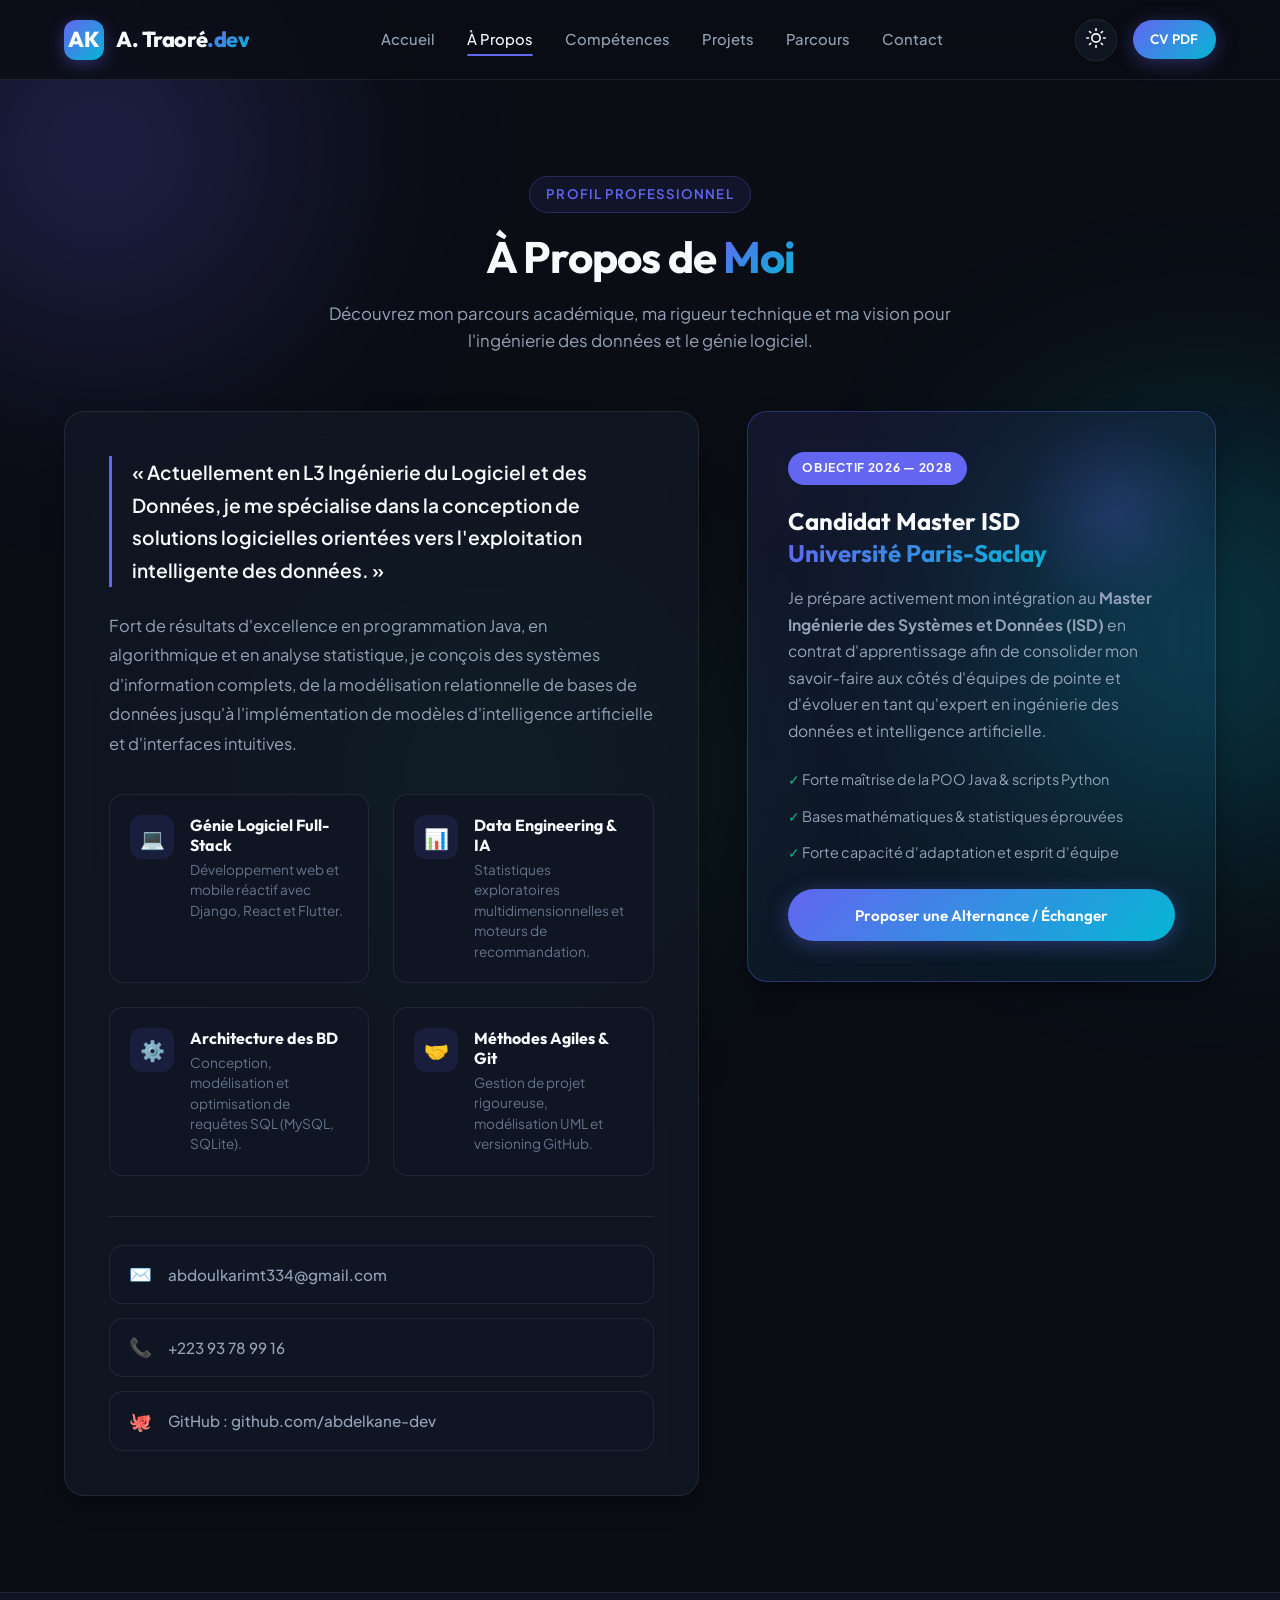
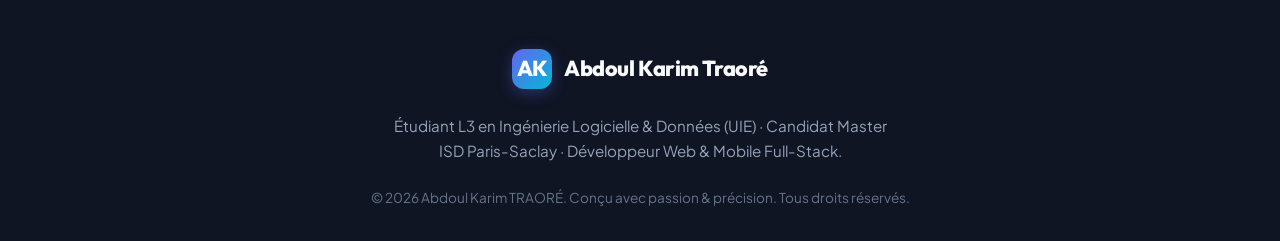
==== commit 981f6fe6: "fix: connexion css/a-propos.css et js/a-propos.js dans a-propos.html" ====
--- a/a-propos.html
+++ b/a-propos.html
@@ -10,7 +10,8 @@
   <link rel="preconnect" href="https://fonts.googleapis.com">
   <link rel="preconnect" href="https://fonts.gstatic.com" crossorigin>
   <link href="https://fonts.googleapis.com/css2?family=Outfit:wght@400;500;600;700;800&family=Plus+Jakarta+Sans:wght@300;400;500;600;700&family=JetBrains+Mono:wght@400;500;600&display=swap" rel="stylesheet">
-  <link rel="stylesheet" href="style.css">
+  <link rel="stylesheet" href="css/style.css">
+  <link rel="stylesheet" href="css/a-propos.css">
 </head>
 <body>
   <div class="bg-glow-orb bg-orb-1" aria-hidden="true"></div>
@@ -28,9 +29,9 @@
         <a href="index.html#accueil" class="nav-link">Accueil</a>
         <a href="a-propos.html" class="nav-link active" aria-current="page">À Propos</a>
         <a href="index.html#competences" class="nav-link">Compétences</a>
-        <a href="index.html#projets" class="nav-link">Projets</a>
-        <a href="index.html#parcours" class="nav-link">Parcours</a>
-        <a href="index.html#contact" class="nav-link">Contact</a>
+        <a href="projet.html" class="nav-link">Projets</a>
+        <a href="parcours.html" class="nav-link">Parcours</a>
+        <a href="pagecontact.html" class="nav-link">Contact</a>
       </nav>
 
       <div class="nav-actions">
@@ -154,6 +155,7 @@
     </div>
   </footer>
 
-  <script src="script.js"></script>
+  <script src="js/script.js"></script>
+  <script src="js/a-propos.js"></script>
 </body>
 </html>
--- a/css/style.css
+++ b/css/style.css
@@ -0,0 +1,1527 @@
+/* ==========================================================================
+   PORTFOLIO - ABDOUL KARIM TRAORÉ
+   Ingénierie Logicielle & Données | Candidat Master ISD Paris-Saclay
+   Styles & Design System Modern Glassmorphism
+   ========================================================================== */
+
+@import url('https://fonts.googleapis.com/css2?family=Outfit:wght@400;500;600;700;800&family=Plus+Jakarta+Sans:wght@300;400;500;600;700&family=JetBrains+Mono:wght@400;500;600&display=swap');
+
+/* --- Variables & Thème --- */
+:root {
+  /* Mode Sombre (Par défaut) */
+  --bg-primary: #0a0d14;
+  --bg-secondary: #0f1523;
+  --bg-card: rgba(18, 24, 38, 0.75);
+  --bg-card-hover: rgba(26, 35, 54, 0.9);
+  --bg-card-border: rgba(255, 255, 255, 0.08);
+  --bg-card-border-hover: rgba(99, 102, 241, 0.4);
+
+  --text-primary: #f8fafc;
+  --text-secondary: #94a3b8;
+  --text-muted: #64748b;
+
+  --accent-primary: #6366f1;       /* Indigo vibrant */
+  --accent-secondary: #06b6d4;     /* Cyan électrique */
+  --accent-tertiary: #10b981;      /* Émeraude */
+  --accent-warm: #f59e0b;          /* Ambre */
+  
+  --gradient-primary: linear-gradient(135deg, #6366f1 0%, #06b6d4 100%);
+  --gradient-accent: linear-gradient(135deg, #06b6d4 0%, #10b981 100%);
+  --gradient-glow: radial-gradient(circle at 50% 50%, rgba(99, 102, 241, 0.15) 0%, transparent 70%);
+  --gradient-card: linear-gradient(145deg, rgba(255,255,255,0.04) 0%, rgba(255,255,255,0.01) 100%);
+
+  --shadow-sm: 0 4px 6px -1px rgba(0, 0, 0, 0.3);
+  --shadow-md: 0 10px 25px -3px rgba(0, 0, 0, 0.4);
+  --shadow-lg: 0 20px 40px -5px rgba(0, 0, 0, 0.6);
+  --shadow-glow: 0 0 35px -5px rgba(99, 102, 241, 0.3);
+
+  --radius-sm: 8px;
+  --radius-md: 14px;
+  --radius-lg: 20px;
+  --radius-full: 9999px;
+
+  --font-heading: 'Outfit', sans-serif;
+  --font-body: 'Plus Jakarta Sans', sans-serif;
+  --font-mono: 'JetBrains Mono', monospace;
+
+  --nav-height: 80px;
+  --transition-fast: 0.2s cubic-bezier(0.16, 1, 0.3, 1);
+  --transition-normal: 0.3s cubic-bezier(0.16, 1, 0.3, 1);
+  --transition-slow: 0.6s cubic-bezier(0.16, 1, 0.3, 1);
+}
+
+/* Mode Clair */
+[data-theme="light"] {
+  --bg-primary: #f8fafc;
+  --bg-secondary: #eef2f6;
+  --bg-card: rgba(255, 255, 255, 0.85);
+  --bg-card-hover: rgba(255, 255, 255, 0.98);
+  --bg-card-border: rgba(0, 0, 0, 0.08);
+  --bg-card-border-hover: rgba(99, 102, 241, 0.5);
+
+  --text-primary: #0f172a;
+  --text-secondary: #475569;
+  --text-muted: #64748b;
+
+  --shadow-sm: 0 2px 4px rgba(0, 0, 0, 0.05);
+  --shadow-md: 0 8px 20px rgba(0, 0, 0, 0.08);
+  --shadow-lg: 0 15px 35px rgba(0, 0, 0, 0.12);
+  --shadow-glow: 0 0 25px rgba(99, 102, 241, 0.2);
+
+  --gradient-glow: radial-gradient(circle at 50% 50%, rgba(99, 102, 241, 0.08) 0%, transparent 70%);
+  --gradient-card: linear-gradient(145deg, rgba(255,255,255,0.9) 0%, rgba(240,244,248,0.7) 100%);
+}
+
+/* --- Base & Reset --- */
+*, *::before, *::after {
+  box-sizing: border-box;
+  margin: 0;
+  padding: 0;
+}
+
+html {
+  scroll-behavior: smooth;
+  font-size: 16px;
+}
+
+body {
+  font-family: var(--font-body);
+  background-color: var(--bg-primary);
+  color: var(--text-primary);
+  line-height: 1.65;
+  overflow-x: hidden;
+  position: relative;
+  transition: background-color var(--transition-normal), color var(--transition-normal);
+  -webkit-font-smoothing: antialiased;
+}
+
+/* Background Atmosphere Elements */
+.bg-glow-orb {
+  position: fixed;
+  border-radius: 50%;
+  filter: blur(120px);
+  pointer-events: none;
+  z-index: 0;
+  opacity: 0.45;
+  transition: opacity var(--transition-normal);
+}
+
+.bg-orb-1 {
+  width: 500px;
+  height: 500px;
+  background: radial-gradient(circle, #6366f1 0%, transparent 70%);
+  top: -100px;
+  left: -150px;
+}
+
+.bg-orb-2 {
+  width: 550px;
+  height: 550px;
+  background: radial-gradient(circle, #06b6d4 0%, transparent 70%);
+  top: 40%;
+  right: -200px;
+}
+
+.bg-orb-3 {
+  width: 450px;
+  height: 450px;
+  background: radial-gradient(circle, #10b981 0%, transparent 70%);
+  bottom: -100px;
+  left: 20%;
+}
+
+.container {
+  width: 100%;
+  max-width: 1200px;
+  margin: 0 auto;
+  padding: 0 1.5rem;
+  position: relative;
+  z-index: 1;
+}
+
+a {
+  color: inherit;
+  text-decoration: none;
+  transition: all var(--transition-fast);
+}
+
+ul {
+  list-style: none;
+}
+
+img {
+  max-width: 100%;
+  height: auto;
+  display: block;
+}
+
+/* --- Typographie --- */
+h1, h2, h3, h4, h5, h6 {
+  font-family: var(--font-heading);
+  font-weight: 700;
+  color: var(--text-primary);
+  line-height: 1.25;
+}
+
+.text-gradient {
+  background: var(--gradient-primary);
+  -webkit-background-clip: text;
+  -webkit-text-fill-color: transparent;
+  display: inline-block;
+}
+
+.text-gradient-cyan {
+  background: var(--gradient-accent);
+  -webkit-background-clip: text;
+  -webkit-text-fill-color: transparent;
+  display: inline-block;
+}
+
+.section-badge {
+  display: inline-flex;
+  align-items: center;
+  gap: 0.5rem;
+  padding: 0.4rem 1rem;
+  background: rgba(99, 102, 241, 0.1);
+  border: 1px solid rgba(99, 102, 241, 0.25);
+  border-radius: var(--radius-full);
+  color: var(--accent-primary);
+  font-size: 0.825rem;
+  font-weight: 600;
+  text-transform: uppercase;
+  letter-spacing: 0.08em;
+  margin-bottom: 1rem;
+}
+
+[data-theme="light"] .section-badge {
+  background: rgba(99, 102, 241, 0.08);
+  border-color: rgba(99, 102, 241, 0.3);
+}
+
+.section-title {
+  font-size: clamp(2rem, 3.5vw, 2.75rem);
+  margin-bottom: 1rem;
+  letter-spacing: -0.02em;
+}
+
+.section-subtitle {
+  color: var(--text-secondary);
+  font-size: 1.05rem;
+  max-width: 680px;
+  margin: 0 auto 3.5rem auto;
+}
+
+.section-header {
+  text-align: center;
+  margin-bottom: 3.5rem;
+}
+
+/* --- Boutons --- */
+.btn {
+  display: inline-flex;
+  align-items: center;
+  justify-content: center;
+  gap: 0.6rem;
+  padding: 0.85rem 1.75rem;
+  border-radius: var(--radius-full);
+  font-family: var(--font-heading);
+  font-weight: 600;
+  font-size: 0.95rem;
+  cursor: pointer;
+  transition: all var(--transition-fast);
+  border: none;
+  outline: none;
+  text-align: center;
+}
+
+.btn-primary {
+  background: var(--gradient-primary);
+  color: #ffffff;
+  box-shadow: 0 4px 20px rgba(99, 102, 241, 0.35);
+}
+
+.btn-primary:hover {
+  transform: translateY(-2px);
+  box-shadow: 0 8px 30px rgba(99, 102, 241, 0.5);
+}
+
+.btn-secondary {
+  background: var(--bg-card);
+  color: var(--text-primary);
+  border: 1px solid var(--bg-card-border);
+  backdrop-filter: blur(10px);
+}
+
+.btn-secondary:hover {
+  background: var(--bg-card-hover);
+  border-color: var(--accent-primary);
+  transform: translateY(-2px);
+  color: var(--accent-primary);
+}
+
+.btn-outline {
+  background: transparent;
+  color: var(--text-primary);
+  border: 1px solid var(--bg-card-border);
+}
+
+.btn-outline:hover {
+  border-color: var(--accent-secondary);
+  color: var(--accent-secondary);
+  background: rgba(6, 182, 212, 0.08);
+  transform: translateY(-2px);
+}
+
+.btn-sm {
+  padding: 0.5rem 1.1rem;
+  font-size: 0.85rem;
+}
+
+/* --- Navigation Header --- */
+.site-header {
+  position: sticky;
+  top: 0;
+  left: 0;
+  width: 100%;
+  height: var(--nav-height);
+  z-index: 100;
+  background: rgba(10, 13, 20, 0.8);
+  backdrop-filter: blur(16px);
+  -webkit-backdrop-filter: blur(16px);
+  border-bottom: 1px solid var(--bg-card-border);
+  transition: all var(--transition-normal);
+}
+
+[data-theme="light"] .site-header {
+  background: rgba(248, 250, 252, 0.85);
+}
+
+.site-header .container {
+  height: 100%;
+  display: flex;
+  align-items: center;
+  justify-content: space-between;
+}
+
+.logo-brand {
+  display: flex;
+  align-items: center;
+  gap: 0.75rem;
+  font-family: var(--font-heading);
+  font-weight: 800;
+  font-size: 1.35rem;
+  letter-spacing: -0.02em;
+}
+
+.logo-badge {
+  width: 40px;
+  height: 40px;
+  background: var(--gradient-primary);
+  border-radius: 12px;
+  display: flex;
+  align-items: center;
+  justify-content: center;
+  color: #fff;
+  font-weight: 800;
+  box-shadow: 0 4px 15px rgba(99, 102, 241, 0.35);
+}
+
+.nav-menu {
+  display: flex;
+  align-items: center;
+  gap: 2rem;
+}
+
+.nav-link {
+  font-size: 0.925rem;
+  font-weight: 500;
+  color: var(--text-secondary);
+  position: relative;
+  padding: 0.25rem 0;
+}
+
+.nav-link::after {
+  content: '';
+  position: absolute;
+  bottom: 0;
+  left: 0;
+  width: 0%;
+  height: 2px;
+  background: var(--accent-primary);
+  transition: width var(--transition-fast);
+  border-radius: 2px;
+}
+
+.nav-link:hover,
+.nav-link.active {
+  color: var(--text-primary);
+}
+
+.nav-link:hover::after,
+.nav-link.active::after {
+  width: 100%;
+}
+
+.nav-actions {
+  display: flex;
+  align-items: center;
+  gap: 1rem;
+}
+
+.theme-toggle-btn {
+  background: var(--bg-card);
+  border: 1px solid var(--bg-card-border);
+  color: var(--text-primary);
+  width: 42px;
+  height: 42px;
+  border-radius: 50%;
+  display: flex;
+  align-items: center;
+  justify-content: center;
+  cursor: pointer;
+  transition: all var(--transition-fast);
+}
+
+.theme-toggle-btn:hover {
+  transform: rotate(20deg) scale(1.08);
+  border-color: var(--accent-primary);
+}
+
+.mobile-nav-toggle {
+  display: none;
+  background: none;
+  border: none;
+  color: var(--text-primary);
+  font-size: 1.5rem;
+  cursor: pointer;
+}
+
+/* --- Hero Section --- */
+.hero-section {
+  padding: 5rem 0 6rem 0;
+  min-height: calc(100vh - var(--nav-height));
+  display: flex;
+  align-items: center;
+  position: relative;
+}
+
+.hero-grid {
+  display: grid;
+  grid-template-columns: 1.2fr 0.8fr;
+  align-items: center;
+  gap: 4rem;
+}
+
+.hero-status-pill {
+  display: inline-flex;
+  align-items: center;
+  gap: 0.6rem;
+  padding: 0.45rem 1.1rem;
+  background: rgba(16, 185, 129, 0.12);
+  border: 1px solid rgba(16, 185, 129, 0.35);
+  border-radius: var(--radius-full);
+  color: var(--accent-tertiary);
+  font-size: 0.85rem;
+  font-weight: 600;
+  margin-bottom: 1.5rem;
+}
+
+.status-dot {
+  width: 8px;
+  height: 8px;
+  border-radius: 50%;
+  background-color: var(--accent-tertiary);
+  box-shadow: 0 0 10px var(--accent-tertiary);
+  animation: pulseDot 2s infinite ease-in-out;
+}
+
+@keyframes pulseDot {
+  0%, 100% { opacity: 1; transform: scale(1); }
+  50% { opacity: 0.4; transform: scale(1.3); }
+}
+
+.hero-title {
+  font-size: clamp(2.5rem, 5vw, 3.8rem);
+  font-weight: 800;
+  line-height: 1.15;
+  margin-bottom: 1.25rem;
+  letter-spacing: -0.03em;
+}
+
+.hero-subtitle {
+  font-family: var(--font-heading);
+  font-size: clamp(1.15rem, 2vw, 1.35rem);
+  color: var(--accent-secondary);
+  font-weight: 600;
+  margin-bottom: 1.5rem;
+}
+
+.hero-description {
+  font-size: 1.05rem;
+  color: var(--text-secondary);
+  margin-bottom: 2.5rem;
+  line-height: 1.7;
+  max-width: 620px;
+}
+
+.hero-cta-group {
+  display: flex;
+  flex-wrap: wrap;
+  gap: 1rem;
+  margin-bottom: 3rem;
+}
+
+.hero-meta-stats {
+  display: grid;
+  grid-template-columns: repeat(3, 1fr);
+  gap: 1.5rem;
+  padding-top: 2rem;
+  border-top: 1px solid var(--bg-card-border);
+}
+
+.stat-item h3 {
+  font-size: 1.75rem;
+  font-weight: 800;
+  color: var(--text-primary);
+  margin-bottom: 0.2rem;
+}
+
+.stat-item p {
+  font-size: 0.825rem;
+  color: var(--text-muted);
+  font-weight: 500;
+  line-height: 1.3;
+}
+
+/* Hero Visual / Avatar Card */
+.hero-visual-card {
+  position: relative;
+  display: flex;
+  justify-content: center;
+}
+
+.profile-card-wrapper {
+  position: relative;
+  width: 100%;
+  max-width: 380px;
+  background: var(--bg-card);
+  border: 1px solid var(--bg-card-border);
+  border-radius: var(--radius-lg);
+  padding: 1.5rem;
+  backdrop-filter: blur(20px);
+  box-shadow: var(--shadow-lg), var(--shadow-glow);
+  transition: transform var(--transition-normal);
+}
+
+.profile-card-wrapper:hover {
+  transform: translateY(-6px);
+  border-color: var(--accent-primary);
+}
+
+.profile-img-container {
+  width: 100%;
+  aspect-ratio: 1 / 1.15;
+  border-radius: calc(var(--radius-lg) - 6px);
+  overflow: hidden;
+  position: relative;
+  margin-bottom: 1.25rem;
+  background: #111827;
+}
+
+.profile-img {
+  width: 100%;
+  height: 100%;
+  object-fit: cover;
+  object-position: center top;
+  transition: transform var(--transition-slow);
+}
+
+.profile-card-wrapper:hover .profile-img {
+  transform: scale(1.05);
+}
+
+.profile-img-overlay {
+  position: absolute;
+  inset: 0;
+  background: linear-gradient(180deg, transparent 60%, rgba(10, 13, 20, 0.85) 100%);
+  pointer-events: none;
+}
+
+.profile-badge-overlay {
+  position: absolute;
+  bottom: 1rem;
+  left: 1rem;
+  right: 1rem;
+  display: flex;
+  justify-content: space-between;
+  align-items: center;
+}
+
+.floating-tag {
+  background: rgba(15, 23, 42, 0.85);
+  backdrop-filter: blur(8px);
+  border: 1px solid rgba(255, 255, 255, 0.15);
+  padding: 0.35rem 0.75rem;
+  border-radius: var(--radius-full);
+  font-size: 0.75rem;
+  font-weight: 600;
+  color: #fff;
+}
+
+.profile-details {
+  text-align: center;
+}
+
+.profile-name {
+  font-size: 1.25rem;
+  margin-bottom: 0.25rem;
+}
+
+.profile-role {
+  font-size: 0.85rem;
+  color: var(--accent-secondary);
+  font-weight: 500;
+  margin-bottom: 1rem;
+}
+
+.tech-pills-row {
+  display: flex;
+  flex-wrap: wrap;
+  gap: 0.4rem;
+  justify-content: center;
+}
+
+.mini-pill {
+  font-family: var(--font-mono);
+  font-size: 0.725rem;
+  padding: 0.25rem 0.6rem;
+  background: rgba(255, 255, 255, 0.05);
+  border: 1px solid var(--bg-card-border);
+  border-radius: var(--radius-sm);
+  color: var(--text-secondary);
+}
+
+[data-theme="light"] .mini-pill {
+  background: rgba(0, 0, 0, 0.04);
+}
+
+/* Floating Tech Badges */
+.floating-badge {
+  position: absolute;
+  padding: 0.6rem 1rem;
+  background: var(--bg-card);
+  border: 1px solid var(--bg-card-border);
+  border-radius: var(--radius-md);
+  backdrop-filter: blur(15px);
+  box-shadow: var(--shadow-md);
+  display: flex;
+  align-items: center;
+  gap: 0.6rem;
+  font-size: 0.85rem;
+  font-weight: 600;
+  z-index: 2;
+  animation: floatAnim 6s ease-in-out infinite;
+}
+
+.badge-top-right {
+  top: -15px;
+  right: -20px;
+  animation-delay: 0s;
+}
+
+.badge-bottom-left {
+  bottom: 25px;
+  left: -25px;
+  animation-delay: 3s;
+}
+
+@keyframes floatAnim {
+  0%, 100% { transform: translateY(0); }
+  50% { transform: translateY(-10px); }
+}
+
+/* --- Section À Propos (About) --- */
+.section {
+  padding: 6rem 0;
+  position: relative;
+}
+
+.about-grid {
+  display: grid;
+  grid-template-columns: 1.1fr 0.9fr;
+  gap: 3.5rem;
+  align-items: center;
+}
+
+.about-card-main {
+  background: var(--bg-card);
+  border: 1px solid var(--bg-card-border);
+  border-radius: var(--radius-lg);
+  padding: 2.5rem;
+  backdrop-filter: blur(16px);
+  box-shadow: var(--shadow-md);
+}
+
+.about-bio-lead {
+  font-size: 1.15rem;
+  color: var(--text-primary);
+  font-weight: 500;
+  line-height: 1.7;
+  margin-bottom: 1.5rem;
+}
+
+.about-bio-p {
+  color: var(--text-secondary);
+  margin-bottom: 2rem;
+  line-height: 1.7;
+}
+
+.about-highlights {
+  display: grid;
+  grid-template-columns: 1fr 1fr;
+  gap: 1.25rem;
+  margin-bottom: 2.5rem;
+}
+
+.highlight-item {
+  display: flex;
+  align-items: flex-start;
+  gap: 0.85rem;
+}
+
+.highlight-icon {
+  width: 38px;
+  height: 38px;
+  border-radius: 10px;
+  background: rgba(99, 102, 241, 0.12);
+  color: var(--accent-primary);
+  display: flex;
+  align-items: center;
+  justify-content: center;
+  flex-shrink: 0;
+  font-size: 1.1rem;
+}
+
+.highlight-text h2,
+.highlight-text h4 {
+  font-size: 0.95rem;
+  margin-bottom: 0.2rem;
+}
+
+.highlight-text p {
+  font-size: 0.825rem;
+  color: var(--text-muted);
+}
+
+.contact-quick-list {
+  display: flex;
+  flex-direction: column;
+  gap: 1rem;
+}
+
+.contact-quick-item {
+  display: flex;
+  align-items: center;
+  gap: 1rem;
+  padding: 0.9rem 1.2rem;
+  background: var(--bg-secondary);
+  border-radius: var(--radius-md);
+  border: 1px solid var(--bg-card-border);
+  color: var(--text-secondary);
+  font-size: 0.925rem;
+  transition: all var(--transition-fast);
+}
+
+.contact-quick-item:hover {
+  border-color: var(--accent-primary);
+  color: var(--text-primary);
+  transform: translateX(4px);
+}
+
+.contact-quick-icon {
+  color: var(--accent-secondary);
+  font-size: 1.1rem;
+}
+
+/* Paris-Saclay Callout Box */
+.banner-callout {
+  background: linear-gradient(135deg, rgba(99, 102, 241, 0.15) 0%, rgba(6, 182, 212, 0.15) 100%);
+  border: 1px solid rgba(99, 102, 241, 0.35);
+  border-radius: var(--radius-lg);
+  padding: 2.25rem;
+  position: relative;
+  overflow: hidden;
+  backdrop-filter: blur(15px);
+}
+
+.banner-callout::before {
+  content: '';
+  position: absolute;
+  top: 0;
+  right: 0;
+  width: 200px;
+  height: 200px;
+  background: radial-gradient(circle, rgba(99, 102, 241, 0.2) 0%, transparent 70%);
+  border-radius: 50%;
+  pointer-events: none;
+}
+
+.callout-badge {
+  display: inline-block;
+  background: var(--accent-primary);
+  color: #fff;
+  font-size: 0.75rem;
+  font-weight: 700;
+  text-transform: uppercase;
+  letter-spacing: 0.05em;
+  padding: 0.35rem 0.8rem;
+  border-radius: var(--radius-full);
+  margin-bottom: 1rem;
+}
+
+.banner-callout h2,
+.banner-callout h3 {
+  font-size: 1.45rem;
+  margin-bottom: 0.85rem;
+  line-height: 1.3;
+}
+
+.banner-callout p {
+  color: var(--text-secondary);
+  font-size: 0.95rem;
+  line-height: 1.6;
+  margin-bottom: 1.5rem;
+}
+
+/* --- Section Compétences (Skills) --- */
+.skills-grid {
+  display: grid;
+  grid-template-columns: repeat(auto-fit, minmax(280px, 1fr));
+  gap: 1.75rem;
+}
+
+.skill-domain-card {
+  background: var(--bg-card);
+  border: 1px solid var(--bg-card-border);
+  border-radius: var(--radius-lg);
+  padding: 2rem;
+  backdrop-filter: blur(16px);
+  transition: all var(--transition-normal);
+  display: flex;
+  flex-direction: column;
+}
+
+.skill-domain-card:hover {
+  transform: translateY(-5px);
+  border-color: var(--bg-card-border-hover);
+  box-shadow: var(--shadow-md);
+}
+
+.domain-header {
+  display: flex;
+  align-items: center;
+  gap: 1rem;
+  margin-bottom: 1.5rem;
+  padding-bottom: 1rem;
+  border-bottom: 1px solid var(--bg-card-border);
+}
+
+.domain-icon {
+  width: 44px;
+  height: 44px;
+  border-radius: 12px;
+  display: flex;
+  align-items: center;
+  justify-content: center;
+  font-size: 1.25rem;
+}
+
+.icon-purple {
+  background: rgba(99, 102, 241, 0.15);
+  color: #818cf8;
+}
+
+.icon-cyan {
+  background: rgba(6, 182, 212, 0.15);
+  color: #22d3ee;
+}
+
+.icon-green {
+  background: rgba(16, 185, 129, 0.15);
+  color: #34d399;
+}
+
+.icon-amber {
+  background: rgba(245, 158, 11, 0.15);
+  color: #fbbf24;
+}
+
+.domain-header h3 {
+  font-size: 1.15rem;
+  font-weight: 700;
+}
+
+.skill-tags-cloud {
+  display: flex;
+  flex-wrap: wrap;
+  gap: 0.6rem;
+  margin-bottom: 1.5rem;
+}
+
+.skill-tag {
+  display: inline-flex;
+  align-items: center;
+  gap: 0.45rem;
+  padding: 0.45rem 0.85rem;
+  background: var(--bg-secondary);
+  border: 1px solid var(--bg-card-border);
+  border-radius: var(--radius-sm);
+  font-size: 0.85rem;
+  font-weight: 500;
+  color: var(--text-primary);
+  transition: all var(--transition-fast);
+}
+
+.skill-tag:hover {
+  border-color: var(--accent-primary);
+  background: rgba(99, 102, 241, 0.1);
+  transform: translateY(-2px);
+}
+
+.skill-level-bars {
+  margin-top: auto;
+  display: flex;
+  flex-direction: column;
+  gap: 0.9rem;
+}
+
+.skill-bar-item {
+  display: flex;
+  flex-direction: column;
+  gap: 0.35rem;
+}
+
+.skill-bar-label {
+  display: flex;
+  justify-content: space-between;
+  font-size: 0.8rem;
+  font-weight: 600;
+}
+
+.skill-bar-label span:last-child {
+  color: var(--accent-secondary);
+  font-family: var(--font-mono);
+}
+
+.skill-track {
+  width: 100%;
+  height: 6px;
+  background: rgba(255, 255, 255, 0.08);
+  border-radius: var(--radius-full);
+  overflow: hidden;
+}
+
+[data-theme="light"] .skill-track {
+  background: rgba(0, 0, 0, 0.06);
+}
+
+.skill-fill {
+  height: 100%;
+  border-radius: var(--radius-full);
+  background: var(--gradient-primary);
+  transition: width 1.2s cubic-bezier(0.16, 1, 0.3, 1);
+}
+
+/* --- Section Projets (Projects Showcase) --- */
+.projects-filter-bar {
+  display: flex;
+  justify-content: center;
+  flex-wrap: wrap;
+  gap: 0.6rem;
+  margin-bottom: 3rem;
+}
+
+.filter-btn {
+  padding: 0.55rem 1.25rem;
+  border-radius: var(--radius-full);
+  background: var(--bg-card);
+  border: 1px solid var(--bg-card-border);
+  color: var(--text-secondary);
+  font-family: var(--font-heading);
+  font-weight: 600;
+  font-size: 0.875rem;
+  cursor: pointer;
+  transition: all var(--transition-fast);
+}
+
+.filter-btn:hover {
+  color: var(--text-primary);
+  border-color: var(--accent-primary);
+}
+
+.filter-btn.active {
+  background: var(--gradient-primary);
+  color: #fff;
+  border-color: transparent;
+  box-shadow: 0 4px 15px rgba(99, 102, 241, 0.3);
+}
+
+.projects-grid {
+  display: grid;
+  grid-template-columns: repeat(auto-fill, minmax(350px, 1fr));
+  gap: 2rem;
+}
+
+.project-card {
+  background: var(--bg-card);
+  border: 1px solid var(--bg-card-border);
+  border-radius: var(--radius-lg);
+  overflow: hidden;
+  backdrop-filter: blur(16px);
+  display: flex;
+  flex-direction: column;
+  transition: all var(--transition-normal);
+  position: relative;
+}
+
+.project-card:hover {
+  transform: translateY(-8px);
+  border-color: var(--bg-card-border-hover);
+  box-shadow: var(--shadow-lg), var(--shadow-glow);
+}
+
+.project-header-graphic {
+  height: 160px;
+  position: relative;
+  display: flex;
+  align-items: center;
+  justify-content: center;
+  overflow: hidden;
+  background: linear-gradient(135deg, rgba(99, 102, 241, 0.2) 0%, rgba(6, 182, 212, 0.2) 100%);
+  border-bottom: 1px solid var(--bg-card-border);
+}
+
+.project-badge-tag {
+  position: absolute;
+  top: 1rem;
+  right: 1rem;
+  font-size: 0.75rem;
+  font-weight: 700;
+  padding: 0.3rem 0.75rem;
+  border-radius: var(--radius-full);
+  background: rgba(10, 13, 20, 0.75);
+  backdrop-filter: blur(8px);
+  color: #fff;
+  border: 1px solid rgba(255, 255, 255, 0.15);
+}
+
+.project-icon-art {
+  font-size: 3.5rem;
+  opacity: 0.85;
+  filter: drop-shadow(0 10px 15px rgba(0, 0, 0, 0.3));
+  transition: transform var(--transition-fast);
+}
+
+.project-card:hover .project-icon-art {
+  transform: scale(1.15) rotate(5deg);
+}
+
+.project-content {
+  padding: 1.75rem;
+  display: flex;
+  flex-direction: column;
+  flex-grow: 1;
+}
+
+.project-title {
+  font-size: 1.35rem;
+  margin-bottom: 0.75rem;
+  color: var(--text-primary);
+}
+
+.project-desc {
+  font-size: 0.925rem;
+  color: var(--text-secondary);
+  line-height: 1.6;
+  margin-bottom: 1.25rem;
+}
+
+.project-metric-box {
+  display: flex;
+  align-items: center;
+  gap: 0.6rem;
+  padding: 0.6rem 0.9rem;
+  background: rgba(99, 102, 241, 0.08);
+  border: 1px solid rgba(99, 102, 241, 0.2);
+  border-radius: var(--radius-sm);
+  color: var(--accent-secondary);
+  font-size: 0.825rem;
+  font-weight: 600;
+  margin-bottom: 1.25rem;
+}
+
+.project-tech-tags {
+  display: flex;
+  flex-wrap: wrap;
+  gap: 0.4rem;
+  margin-top: auto;
+  padding-top: 1rem;
+  border-top: 1px solid var(--bg-card-border);
+}
+
+.tech-tag-sm {
+  font-family: var(--font-mono);
+  font-size: 0.75rem;
+  padding: 0.25rem 0.6rem;
+  background: var(--bg-secondary);
+  border-radius: var(--radius-sm);
+  color: var(--text-secondary);
+}
+
+/* --- Section Expérience & Formation (Timeline) --- */
+.timeline-wrapper {
+  display: grid;
+  grid-template-columns: 1fr 1fr;
+  gap: 3.5rem;
+}
+
+.timeline-column-title {
+  display: flex;
+  align-items: center;
+  gap: 0.75rem;
+  font-size: 1.5rem;
+  margin-bottom: 2rem;
+  padding-bottom: 0.75rem;
+  border-bottom: 2px solid var(--bg-card-border);
+}
+
+.timeline-items-list {
+  display: flex;
+  flex-direction: column;
+  gap: 2rem;
+  position: relative;
+  padding-left: 2rem;
+}
+
+.timeline-items-list::before {
+  content: '';
+  position: absolute;
+  top: 0.5rem;
+  bottom: 0.5rem;
+  left: 6px;
+  width: 2px;
+  background: linear-gradient(180deg, var(--accent-primary) 0%, var(--accent-secondary) 100%);
+}
+
+.timeline-card {
+  position: relative;
+  background: var(--bg-card);
+  border: 1px solid var(--bg-card-border);
+  border-radius: var(--radius-md);
+  padding: 1.5rem;
+  backdrop-filter: blur(12px);
+  transition: all var(--transition-fast);
+}
+
+.timeline-card:hover {
+  transform: translateX(6px);
+  border-color: var(--accent-primary);
+}
+
+.timeline-card::before {
+  content: '';
+  position: absolute;
+  left: -2rem;
+  top: 1.5rem;
+  transform: translateX(-50%);
+  width: 14px;
+  height: 14px;
+  border-radius: 50%;
+  background: var(--bg-primary);
+  border: 3px solid var(--accent-primary);
+  box-shadow: 0 0 10px var(--accent-primary);
+}
+
+.timeline-date-badge {
+  display: inline-block;
+  font-family: var(--font-mono);
+  font-size: 0.775rem;
+  font-weight: 600;
+  color: var(--accent-secondary);
+  background: rgba(6, 182, 212, 0.1);
+  padding: 0.2rem 0.65rem;
+  border-radius: var(--radius-full);
+  margin-bottom: 0.6rem;
+}
+
+.timeline-role {
+  font-size: 1.15rem;
+  margin-bottom: 0.35rem;
+}
+
+.timeline-institution {
+  font-size: 0.875rem;
+  color: var(--accent-primary);
+  font-weight: 600;
+  margin-bottom: 0.75rem;
+}
+
+.timeline-bullets {
+  display: flex;
+  flex-direction: column;
+  gap: 0.5rem;
+}
+
+.timeline-bullets li {
+  position: relative;
+  padding-left: 1.25rem;
+  font-size: 0.875rem;
+  color: var(--text-secondary);
+  line-height: 1.5;
+}
+
+.timeline-bullets li::before {
+  content: '▹';
+  position: absolute;
+  left: 0;
+  color: var(--accent-secondary);
+}
+
+/* --- Section Contact --- */
+.contact-grid {
+  display: grid;
+  grid-template-columns: 0.9fr 1.1fr;
+  gap: 3.5rem;
+}
+
+.contact-info-card {
+  background: var(--bg-card);
+  border: 1px solid var(--bg-card-border);
+  border-radius: var(--radius-lg);
+  padding: 2.5rem;
+  backdrop-filter: blur(16px);
+  display: flex;
+  flex-direction: column;
+  justify-content: space-between;
+}
+
+.contact-info-card h3 {
+  font-size: 1.65rem;
+  margin-bottom: 1rem;
+}
+
+.contact-info-card p {
+  color: var(--text-secondary);
+  margin-bottom: 2rem;
+  line-height: 1.6;
+}
+
+.contact-details-list {
+  display: flex;
+  flex-direction: column;
+  gap: 1.25rem;
+  margin-bottom: 2.5rem;
+}
+
+.contact-entry {
+  display: flex;
+  align-items: center;
+  gap: 1.1rem;
+}
+
+.contact-icon-bubble {
+  width: 48px;
+  height: 48px;
+  border-radius: 14px;
+  background: rgba(99, 102, 241, 0.12);
+  border: 1px solid rgba(99, 102, 241, 0.25);
+  color: var(--accent-primary);
+  display: flex;
+  align-items: center;
+  justify-content: center;
+  font-size: 1.2rem;
+  flex-shrink: 0;
+}
+
+.contact-entry-meta h4 {
+  font-size: 0.8rem;
+  color: var(--text-muted);
+  text-transform: uppercase;
+  letter-spacing: 0.05em;
+  margin-bottom: 0.2rem;
+}
+
+.contact-entry-meta a, 
+.contact-entry-meta span {
+  font-size: 1rem;
+  font-weight: 600;
+  color: var(--text-primary);
+}
+
+.contact-entry-meta a:hover {
+  color: var(--accent-secondary);
+}
+
+.contact-form-card {
+  background: var(--bg-card);
+  border: 1px solid var(--bg-card-border);
+  border-radius: var(--radius-lg);
+  padding: 2.5rem;
+  backdrop-filter: blur(16px);
+  box-shadow: var(--shadow-md);
+}
+
+.form-group {
+  margin-bottom: 1.5rem;
+  display: flex;
+  flex-direction: column;
+  gap: 0.5rem;
+}
+
+.form-label {
+  font-size: 0.875rem;
+  font-weight: 600;
+  color: var(--text-primary);
+}
+
+.form-input, .form-textarea {
+  width: 100%;
+  padding: 0.9rem 1.2rem;
+  background: var(--bg-secondary);
+  border: 1px solid var(--bg-card-border);
+  border-radius: var(--radius-md);
+  color: var(--text-primary);
+  font-family: var(--font-body);
+  font-size: 0.95rem;
+  transition: all var(--transition-fast);
+  outline: none;
+}
+
+.form-textarea {
+  resize: vertical;
+  min-height: 130px;
+}
+
+.form-input:focus, .form-textarea:focus {
+  border-color: var(--accent-primary);
+  box-shadow: 0 0 0 3px rgba(99, 102, 241, 0.2);
+}
+
+/* --- Modale CV Preview --- */
+.modal-backdrop {
+  position: fixed;
+  inset: 0;
+  background: rgba(0, 0, 0, 0.8);
+  backdrop-filter: blur(8px);
+  z-index: 1000;
+  display: flex;
+  align-items: center;
+  justify-content: center;
+  padding: 1.5rem;
+  opacity: 0;
+  pointer-events: none;
+  transition: opacity var(--transition-normal);
+}
+
+.modal-backdrop.open {
+  opacity: 1;
+  pointer-events: auto;
+}
+
+.modal-dialog {
+  background: var(--bg-primary);
+  border: 1px solid var(--bg-card-border);
+  border-radius: var(--radius-lg);
+  width: 100%;
+  max-width: 900px;
+  max-height: 90vh;
+  display: flex;
+  flex-direction: column;
+  box-shadow: var(--shadow-lg);
+  overflow: hidden;
+  transform: scale(0.95);
+  transition: transform var(--transition-normal);
+}
+
+.modal-backdrop.open .modal-dialog {
+  transform: scale(1);
+}
+
+.modal-header {
+  padding: 1.25rem 1.75rem;
+  border-bottom: 1px solid var(--bg-card-border);
+  display: flex;
+  align-items: center;
+  justify-content: space-between;
+}
+
+.modal-body {
+  padding: 1.5rem;
+  overflow-y: auto;
+  flex-grow: 1;
+  min-height: 480px;
+}
+
+.modal-close-btn {
+  background: none;
+  border: none;
+  color: var(--text-secondary);
+  font-size: 1.5rem;
+  cursor: pointer;
+  transition: color var(--transition-fast);
+}
+
+.modal-close-btn:hover {
+  color: var(--text-primary);
+}
+
+/* Toast Notification */
+.toast-notice {
+  position: fixed;
+  bottom: 2rem;
+  right: 2rem;
+  padding: 1rem 1.5rem;
+  background: var(--bg-card-hover);
+  border: 1px solid var(--accent-tertiary);
+  border-radius: var(--radius-md);
+  color: #fff;
+  font-size: 0.9rem;
+  font-weight: 500;
+  box-shadow: var(--shadow-lg);
+  z-index: 1100;
+  display: flex;
+  align-items: center;
+  gap: 0.75rem;
+  transform: translateY(100px);
+  opacity: 0;
+  transition: all var(--transition-normal);
+}
+
+.toast-notice.show {
+  transform: translateY(0);
+  opacity: 1;
+}
+
+/* --- Footer --- */
+.site-footer {
+  padding: 3.5rem 0 2rem 0;
+  border-top: 1px solid var(--bg-card-border);
+  background: var(--bg-secondary);
+  text-align: center;
+}
+
+.footer-content {
+  display: flex;
+  flex-direction: column;
+  align-items: center;
+  gap: 1.5rem;
+}
+
+.footer-social-links {
+  display: flex;
+  gap: 1.25rem;
+}
+
+.footer-social-icon {
+  width: 42px;
+  height: 42px;
+  border-radius: 50%;
+  background: var(--bg-card);
+  border: 1px solid var(--bg-card-border);
+  display: flex;
+  align-items: center;
+  justify-content: center;
+  color: var(--text-secondary);
+  font-size: 1.1rem;
+  transition: all var(--transition-fast);
+}
+
+.footer-social-icon:hover {
+  color: var(--accent-primary);
+  border-color: var(--accent-primary);
+  transform: translateY(-3px);
+}
+
+.footer-copyright {
+  font-size: 0.85rem;
+  color: var(--text-muted);
+}
+
+/* --- Responsive Media Queries --- */
+@media (max-width: 992px) {
+  .hero-grid {
+    grid-template-columns: 1fr;
+    text-align: center;
+    gap: 3rem;
+  }
+
+  .hero-description {
+    margin: 0 auto 2.5rem auto;
+  }
+
+  .hero-cta-group {
+    justify-content: center;
+  }
+
+  .hero-meta-stats {
+    justify-content: center;
+  }
+
+  .about-grid {
+    grid-template-columns: 1fr;
+  }
+
+  .timeline-wrapper {
+    grid-template-columns: 1fr;
+    gap: 2.5rem;
+  }
+
+  .contact-grid {
+    grid-template-columns: 1fr;
+  }
+}
+
+@media (max-width: 768px) {
+  :root {
+    --nav-height: 70px;
+  }
+
+  .nav-menu {
+    position: fixed;
+    top: var(--nav-height);
+    left: 0;
+    width: 100%;
+    background: var(--bg-primary);
+    border-bottom: 1px solid var(--bg-card-border);
+    flex-direction: column;
+    padding: 2rem 1.5rem;
+    gap: 1.5rem;
+    transform: translateY(-120%);
+    opacity: 0;
+    pointer-events: none;
+    transition: all var(--transition-normal);
+  }
+
+  .nav-menu.open {
+    transform: translateY(0);
+    opacity: 1;
+    pointer-events: auto;
+  }
+
+  .mobile-nav-toggle {
+    display: block;
+  }
+
+  .hero-meta-stats {
+    grid-template-columns: 1fr;
+    gap: 1rem;
+  }
+
+  .about-highlights {
+    grid-template-columns: 1fr;
+  }
+
+  .projects-grid {
+    grid-template-columns: 1fr;
+  }
+}
--- a/css/a-propos.css
+++ b/css/a-propos.css
@@ -0,0 +1,195 @@
+/* ==========================================================================
+   PAGE À PROPOS - STYLES SPÉCIFIQUES
+   Complète css/style.css pour a-propos.html
+   ========================================================================== */
+
+.about-page-main {
+  padding-top: 2rem;
+  padding-bottom: 5rem;
+}
+
+/* Grille principale de la page À Propos */
+.about-grid {
+  display: grid;
+  grid-template-columns: 1.15fr 0.85fr;
+  gap: 3rem;
+  align-items: start;
+}
+
+/* Carte principale de présentation */
+.about-card-main {
+  background: var(--bg-card);
+  border: 1px solid var(--bg-card-border);
+  border-radius: var(--radius-lg);
+  padding: 2.75rem;
+  backdrop-filter: blur(16px);
+  box-shadow: var(--shadow-md);
+  transition: border-color var(--transition-fast);
+}
+
+.about-card-main:hover {
+  border-color: rgba(99, 102, 241, 0.35);
+}
+
+.about-bio-lead {
+  font-size: 1.2rem;
+  color: var(--text-primary);
+  font-weight: 600;
+  line-height: 1.7;
+  margin-bottom: 1.5rem;
+  position: relative;
+  padding-left: 1.25rem;
+  border-left: 3px solid var(--accent-primary);
+}
+
+.about-bio-p {
+  color: var(--text-secondary);
+  font-size: 1.025rem;
+  margin-bottom: 2.25rem;
+  line-height: 1.8;
+}
+
+/* Grille des 4 piliers d'expertise */
+.about-highlights {
+  display: grid;
+  grid-template-columns: repeat(2, 1fr);
+  gap: 1.5rem;
+  margin-bottom: 2.5rem;
+}
+
+.highlight-item {
+  display: flex;
+  align-items: flex-start;
+  gap: 1rem;
+  padding: 1.25rem;
+  background: var(--bg-secondary);
+  border: 1px solid var(--bg-card-border);
+  border-radius: var(--radius-md);
+  transition: all var(--transition-fast);
+}
+
+.highlight-item:hover {
+  transform: translateY(-3px);
+  border-color: var(--accent-primary);
+  box-shadow: var(--shadow-sm);
+}
+
+.highlight-icon {
+  width: 44px;
+  height: 44px;
+  border-radius: 12px;
+  background: rgba(99, 102, 241, 0.12);
+  color: var(--accent-primary);
+  display: flex;
+  align-items: center;
+  justify-content: center;
+  flex-shrink: 0;
+  font-size: 1.25rem;
+}
+
+.highlight-text h2 {
+  font-size: 1rem;
+  font-weight: 700;
+  color: var(--text-primary);
+  margin-bottom: 0.3rem;
+}
+
+.highlight-text p {
+  font-size: 0.85rem;
+  color: var(--text-muted);
+  line-height: 1.5;
+}
+
+/* Liste des coordonnées directes */
+.contact-quick-list {
+  display: flex;
+  flex-direction: column;
+  gap: 0.85rem;
+  padding-top: 1.75rem;
+  border-top: 1px solid var(--bg-card-border);
+}
+
+.contact-quick-item {
+  display: flex;
+  align-items: center;
+  gap: 1rem;
+  padding: 0.85rem 1.2rem;
+  background: var(--bg-secondary);
+  border: 1px solid var(--bg-card-border);
+  border-radius: var(--radius-md);
+  color: var(--text-secondary);
+  font-size: 0.95rem;
+  font-weight: 500;
+  transition: all var(--transition-fast);
+}
+
+.contact-quick-item:hover {
+  border-color: var(--accent-primary);
+  color: var(--text-primary);
+  transform: translateX(4px);
+}
+
+.contact-quick-icon {
+  font-size: 1.15rem;
+}
+
+/* Colonne Callout Paris-Saclay */
+.about-callout-col {
+  position: sticky;
+  top: calc(var(--nav-height) + 2rem);
+}
+
+.banner-callout {
+  background: linear-gradient(145deg, rgba(99, 102, 241, 0.12) 0%, rgba(6, 182, 212, 0.08) 100%);
+  border: 1px solid rgba(99, 102, 241, 0.35);
+  border-radius: var(--radius-lg);
+  padding: 2.5rem;
+  backdrop-filter: blur(16px);
+  box-shadow: var(--shadow-md);
+}
+
+.callout-badge {
+  display: inline-block;
+  background: var(--accent-primary);
+  color: #fff;
+  font-size: 0.75rem;
+  font-weight: 700;
+  text-transform: uppercase;
+  letter-spacing: 0.06em;
+  padding: 0.4rem 0.9rem;
+  border-radius: var(--radius-full);
+  margin-bottom: 1.25rem;
+}
+
+.banner-callout h2 {
+  font-size: 1.5rem;
+  line-height: 1.35;
+  margin-bottom: 1rem;
+}
+
+.banner-callout p {
+  color: var(--text-secondary);
+  font-size: 0.975rem;
+  line-height: 1.7;
+  margin-bottom: 1.5rem;
+}
+
+/* Responsive */
+@media (max-width: 992px) {
+  .about-grid {
+    grid-template-columns: 1fr;
+    gap: 2.5rem;
+  }
+  .about-callout-col {
+    position: static;
+  }
+}
+
+@media (max-width: 600px) {
+  .about-highlights {
+    grid-template-columns: 1fr;
+  }
+  .about-card-main {
+    padding: 1.75rem;
+  }
+}
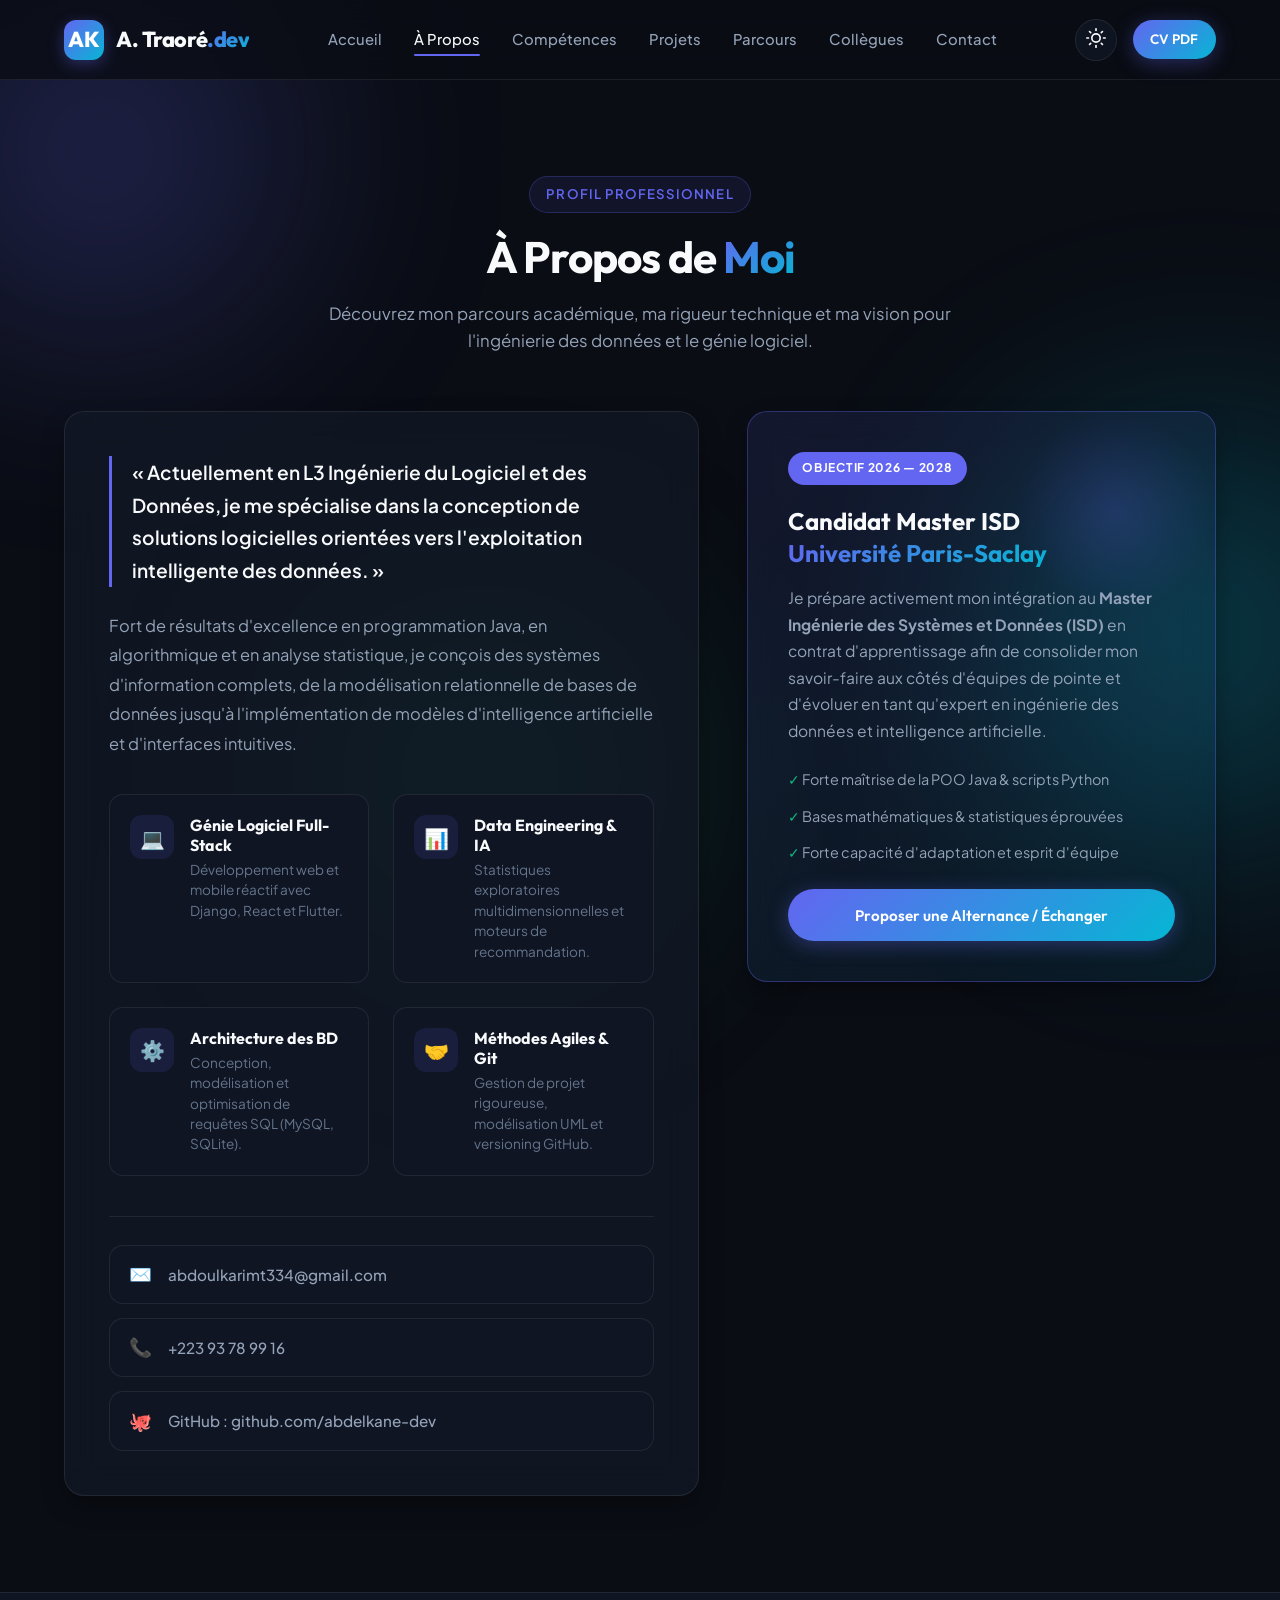
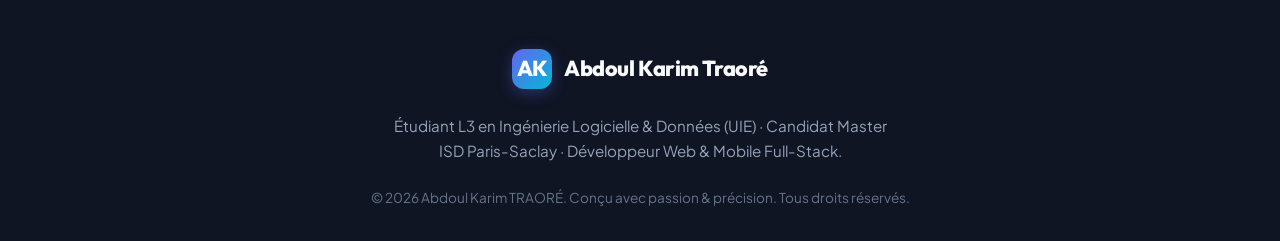
==== commit ede386c8: "fix: harmonisation navigation globale et deploiement modulaire collegues (css/ et js/)" ====
--- a/a-propos.html
+++ b/a-propos.html
@@ -31,6 +31,7 @@
         <a href="index.html#competences" class="nav-link">Compétences</a>
         <a href="projet.html" class="nav-link">Projets</a>
         <a href="parcours.html" class="nav-link">Parcours</a>
+        <a href="collegues.html" class="nav-link">Collègues</a>
         <a href="pagecontact.html" class="nav-link">Contact</a>
       </nav>
 
